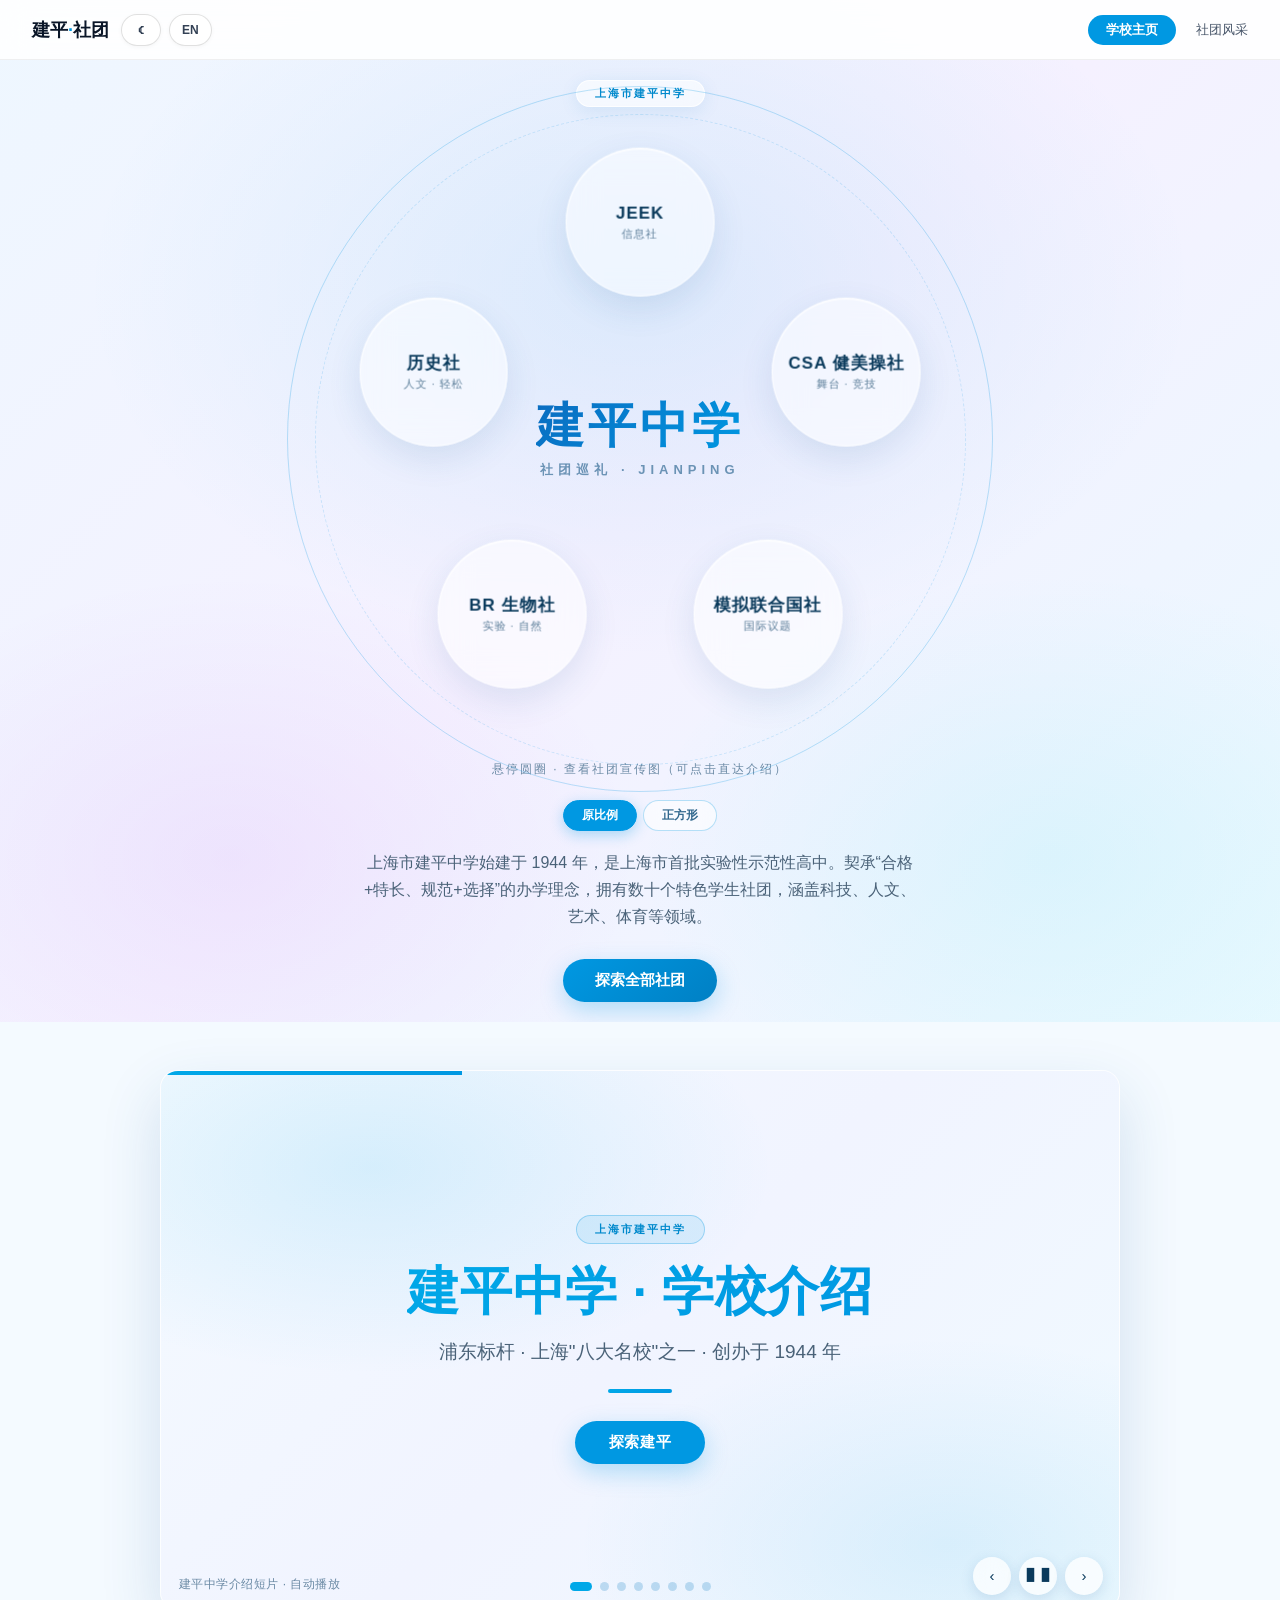
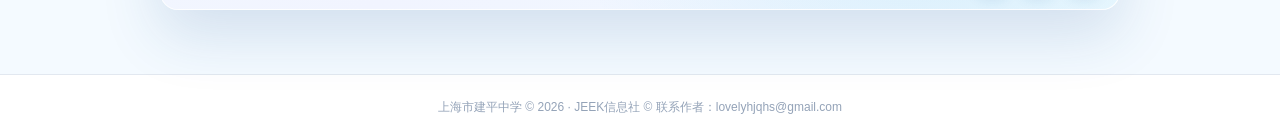
==== index.html @ 265d5ff9 "更新页面与重定向" ====
<!DOCTYPE html>
<html lang="zh-CN">
<head>
<link rel="apple-touch-icon" href="apple-touch-icon.png">
<link rel="icon" href="favicon.ico" type="image/x-icon">
<meta charset="UTF-8">
<meta name="viewport" content="width=device-width,initial-scale=1.0">
<title>建平中学 · 学校主页</title>
<style>
*{margin:0;padding:0;box-sizing:border-box}
body{font-family:"Microsoft YaHei","PingFang SC",sans-serif;background:#f0f5fa;color:#111;overflow-x:hidden}
nav{position:fixed;top:0;left:0;right:0;z-index:1000;display:flex;align-items:center;justify-content:space-between;padding:12px 32px;background:rgba(255,255,255,.88);backdrop-filter:blur(14px);border-bottom:1px solid rgba(0,0,0,.06);height:60px}
.nav-logo{font-weight:700;font-size:18px;color:#0a1628;text-decoration:none}
.nav-logo span{color:#0098e2}
.nav-links{display:flex;gap:20px;align-items:center}
.nav-links a{text-decoration:none;color:#475569;font-size:13px;font-weight:500}
.nav-links a:hover{color:#0098e2}
.nav-links .btn-nav{background:#0098e2;color:#fff!important;padding:6px 18px;border-radius:40px;font-weight:600}
.nav-links .btn-nav:hover{background:#0080c4}
.hero{min-height:100vh;display:flex;align-items:center;justify-content:center;background:linear-gradient(135deg,#eef7ff 0%,#f5f1ff 50%,#e9f9ff 100%);position:relative;overflow:hidden;padding-top:60px}
.hero::before{content:"";position:absolute;inset:0;background:radial-gradient(62% 52% at 50% 28%,rgba(0,152,226,.10) 0%,transparent 70%),radial-gradient(46% 40% at 18% 84%,rgba(119,0,226,.06) 0%,transparent 70%),radial-gradient(46% 40% at 82% 84%,rgba(0,209,226,.08) 0%,transparent 70%);pointer-events:none}
.hero-content{position:relative;z-index:2;text-align:center;padding:20px;max-width:860px}
.hero-badge{display:inline-block;background:rgba(255,255,255,.6);backdrop-filter:blur(10px);-webkit-backdrop-filter:blur(10px);border:1px solid rgba(255,255,255,.8);color:#0089cc;font-size:11px;font-weight:600;letter-spacing:2px;padding:5px 18px;border-radius:40px;margin-bottom:22px;box-shadow:0 4px 18px rgba(0,120,190,.10)}

/* ——— 社团徽章：五圆环中心文字（还原 jp logo 构图） ——— */
.emblem{position:relative;width:min(620px,92vw);aspect-ratio:1/1;margin:0 auto 12px}
.emblem-ring{position:absolute;inset:-7%;border-radius:50%;border:1.5px solid rgba(0,152,226,.25);pointer-events:none}
.emblem-ring.r2{inset:-2.5%;border-style:dashed;border-color:rgba(0,152,226,.16)}
.emblem-center{position:absolute;left:50%;top:50%;transform:translate(-50%,-50%);z-index:2;pointer-events:none;text-align:center}
.emblem-center h1{font-size:clamp(1.7rem,4.2vw,3rem);font-weight:900;line-height:1.15;margin-bottom:8px;background:linear-gradient(135deg,#0a6cc0,#0098e2);-webkit-background-clip:text;background-clip:text;color:transparent;-webkit-text-fill-color:transparent;letter-spacing:4px;white-space:nowrap}
.emblem-center p{color:#6b93b5;font-size:clamp(10px,1.5vw,13px);letter-spacing:5px;font-weight:600;text-transform:uppercase}
.club-orb{position:absolute;left:var(--x,50%);top:var(--y,50%);transform:translate(-50%,-50%);width:24%;aspect-ratio:1/1;border-radius:50%;display:flex;flex-direction:column;align-items:center;justify-content:center;text-decoration:none;color:#0a3a5c;background:rgba(255,255,255,.55);backdrop-filter:blur(16px) saturate(1.2);-webkit-backdrop-filter:blur(16px) saturate(1.2);border:1px solid rgba(255,255,255,.75);box-shadow:0 12px 34px rgba(30,90,150,.12),inset 0 1px 0 rgba(255,255,255,.75);transition:transform .35s cubic-bezier(.22,1,.36,1),border-radius .35s,box-shadow .35s,aspect-ratio .35s cubic-bezier(.22,1,.36,1);text-align:center;padding:6px;z-index:1;overflow:hidden;cursor:pointer}
.club-orb img{position:absolute;inset:0;width:100%;height:100%;object-fit:cover;opacity:0;transform:scale(1.2);transition:opacity .35s,transform .35s cubic-bezier(.22,1,.36,1)}
.club-orb.fit img{object-fit:contain;background:rgba(255,255,255,.9)}
.club-orb b,.club-orb span{position:relative;z-index:1;transition:opacity .2s}
.club-orb:hover{transform:translate(-50%,-50%) scale(1.45);border-radius:22px;box-shadow:0 24px 60px rgba(0,152,226,.30),inset 0 1px 0 rgba(255,255,255,.85);z-index:5}
.club-orb:hover img{opacity:1;transform:scale(1)}
.club-orb:hover b,.club-orb:hover span{opacity:0}
.club-orb b{font-size:clamp(12px,1.9vw,17px);font-weight:800;letter-spacing:1px;line-height:1.25;color:#0a3a5c}
.club-orb span{font-size:clamp(9px,1.25vw,11px);color:#5b7d99;margin-top:3px;letter-spacing:1px}
.hero-hint{color:#6b8aa5;font-size:12px;letter-spacing:2px;margin-bottom:22px}
.hero-desc{color:#4a6278;font-size:16px;line-height:1.7;max-width:560px;margin:0 auto 28px}
.btn-primary{display:inline-block;padding:12px 32px;border-radius:40px;background:linear-gradient(135deg,#0098e2,#0080c4);color:#fff;text-decoration:none;font-weight:600;font-size:15px;transition:transform .2s,box-shadow .2s;border:none;cursor:pointer;box-shadow:0 8px 24px rgba(0,152,226,.28)}
.btn-primary:hover{transform:translateY(-2px);box-shadow:0 12px 30px rgba(0,152,226,.38)}
.hero-actions{display:flex;gap:12px;justify-content:center;flex-wrap:wrap}
.view-toggle{display:flex;gap:6px;justify-content:center;margin-bottom:18px}
.vt-btn{padding:6px 18px;border-radius:40px;border:1px solid rgba(0,152,226,.28);background:rgba(255,255,255,.6);color:#33698f;font-size:12px;font-weight:600;cursor:pointer;transition:all .2s;font-family:inherit;backdrop-filter:blur(10px);-webkit-backdrop-filter:blur(10px)}
.vt-btn:hover{border-color:#0098e2;color:#0098e2}
.vt-btn.active{background:#0098e2;color:#fff;border-color:#0098e2;box-shadow:0 4px 14px rgba(0,152,226,.3)}

/* ——— 移动端：横向滑动社团轮播（无 hover，直接看宣传图） ——— */
.mobile-clubs{display:none;width:100%;margin:6px auto 4px}
.mc-strip{display:flex;gap:12px;overflow-x:auto;scroll-snap-type:x mandatory;-webkit-overflow-scrolling:touch;padding:4px 18px 16px;scrollbar-width:none}
.mc-strip::-webkit-scrollbar{display:none}
.mc-card{flex:0 0 66%;scroll-snap-align:center;border-radius:18px;overflow:hidden;position:relative;aspect-ratio:3/4;text-decoration:none;display:block;background:#fff;border:1px solid rgba(255,255,255,.85);box-shadow:0 10px 30px rgba(30,90,150,.14)}
.mc-card img{position:absolute;inset:0;width:100%;height:100%;object-fit:contain;background:#fff}
.mc-name{position:absolute;left:0;right:0;bottom:0;padding:26px 14px 12px;font-size:15px;font-weight:700;color:#0a3a5c;background:linear-gradient(180deg,transparent,rgba(255,255,255,.96) 60%);text-align:left;letter-spacing:1px}
.mc-hint{color:#6b8aa5;font-size:11px;letter-spacing:2px;margin:2px 0 10px}
@media (max-width:640px){
  .hero{min-height:100vh;padding-top:66px}
  .hero-badge{margin-bottom:14px}
  .emblem{display:none}
  .hero-hint,.view-toggle{display:none}
  .mobile-clubs{display:block}
  .hero-desc{margin-bottom:18px}
}
.stats{display:flex;justify-content:center;gap:48px;padding:50px 20px;background:#fff;flex-wrap:wrap}
.stat{text-align:center}
.stat-num{font-size:34px;font-weight:900;color:#0f172a}
.stat-label{font-size:13px;color:#64748b;margin-top:2px}
footer{text-align:center;padding:24px 20px;color:#94a3b8;font-size:12px;border-top:1px solid #e2e8f0;background:#fff}
.intro-video{
  --navy1:#f4faff;--navy2:#f1f4ff;--navy3:#f0faff;
  --accent:#0098e2;--accent2:#0080c4;
  --grad1:#00a8e8;--grad2:#0098e2;
  --muted:#5b7a94;--ink:#0a3a5c;
  --card:rgba(255,255,255,.7);--line:rgba(0,120,190,.16);
  position:relative;width:100%;padding:48px 20px 64px;
  background:var(--navy1);display:flex;align-items:center;justify-content:center;
}
.intro-video .player{position:relative;width:min(960px,94vw);height:min(540px,86vh);border-radius:18px;overflow:hidden;box-shadow:0 24px 60px rgba(30,90,150,.16);background:linear-gradient(135deg,var(--navy1),var(--navy2),var(--navy3));border:1px solid rgba(255,255,255,.8)}
.intro-video .stage{position:absolute;inset:0}
.intro-video .scene{position:absolute;inset:0;display:flex;flex-direction:column;align-items:center;justify-content:center;text-align:center;padding:50px 58px;opacity:0;visibility:hidden;transform:scale(1.05);transition:opacity .9s ease,transform 1.2s ease;background:linear-gradient(135deg,var(--navy1),var(--navy2),var(--navy3))}
.intro-video .scene::before{content:"";position:absolute;inset:0;z-index:0;background:radial-gradient(60% 55% at 22% 18%,rgba(0,168,232,.12),transparent 70%),radial-gradient(55% 55% at 82% 88%,rgba(0,152,226,.10),transparent 70%)}
.intro-video .scene.show{opacity:1;visibility:visible;transform:scale(1)}
.intro-video .scene > *{position:relative;z-index:1}
.intro-video .badge{display:inline-block;background:rgba(0,152,226,.10);border:1px solid rgba(0,152,226,.30);color:#0089cc;font-size:11px;font-weight:600;letter-spacing:2px;padding:6px 18px;border-radius:40px;margin-bottom:18px}
.intro-video .title{font-size:clamp(28px,5.4vw,52px);font-weight:900;line-height:1.14;letter-spacing:.01em}
.intro-video .title .hl{background:linear-gradient(135deg,var(--grad1),var(--grad2));-webkit-background-clip:text;background-clip:text;color:transparent;-webkit-text-fill-color:transparent}
.intro-video .hl{background:linear-gradient(135deg,var(--grad1),var(--grad2));-webkit-background-clip:text;background-clip:text;color:transparent;-webkit-text-fill-color:transparent}
.intro-video .subtitle{margin-top:16px;font-size:clamp(14px,2vw,19px);color:#4a6278;font-weight:500;line-height:1.6}
.intro-video .rule{width:64px;height:4px;border-radius:4px;margin:22px auto 0;background:linear-gradient(135deg,var(--grad1),var(--grad2))}
.intro-video .btn-primary{display:inline-block;margin-top:28px;padding:12px 34px;border-radius:40px;background:var(--accent);color:#fff;text-decoration:none;font-weight:600;font-size:15px;transition:background .2s;border:none;cursor:pointer;letter-spacing:.04em}
.intro-video .btn-primary:hover{background:var(--accent2)}
.intro-video .grid{display:grid;grid-template-columns:repeat(3,minmax(0,1fr));gap:16px;margin-top:30px;width:min(720px,100%)}
.intro-video .fact{background:var(--card);border:1px solid var(--line);border-radius:14px;padding:18px 14px;backdrop-filter:blur(10px);-webkit-backdrop-filter:blur(10px)}
.intro-video .fact b{display:block;font-size:30px;font-weight:900;color:#0a3a5c;line-height:1.1}
.intro-video .fact span{display:block;margin-top:6px;font-size:13px;color:#5b7a94;line-height:1.4}
.intro-video .pillars{display:flex;flex-wrap:wrap;gap:12px;justify-content:center;margin-top:26px}
.intro-video .pillar{padding:12px 20px;border-radius:999px;background:var(--card);border:1px solid rgba(0,152,226,.35);color:#0a5a8c;font-weight:700;font-size:15px;backdrop-filter:blur(10px);-webkit-backdrop-filter:blur(10px)}
.intro-video .tags{display:flex;flex-wrap:wrap;gap:10px;justify-content:center;margin-top:24px;max-width:740px}
.intro-video .tag{font-size:14px;padding:8px 15px;border-radius:10px;background:var(--card);border:1px solid var(--line);color:#33698f;backdrop-filter:blur(10px);-webkit-backdrop-filter:blur(10px)}
.intro-video .quote{font-size:clamp(20px,3vw,30px);font-weight:700;line-height:1.5;max-width:680px;color:#0a3a5c}
.intro-video .quote small{display:block;margin-top:18px;font-size:15px;font-weight:500;color:#5b7a94;line-height:1.6}
.intro-video .progress{position:absolute;left:0;top:0;height:4px;width:0;z-index:6;background:linear-gradient(90deg,var(--grad1),var(--grad2))}
.intro-video .dots{position:absolute;left:0;right:0;bottom:18px;display:flex;gap:8px;justify-content:center;z-index:6}
.intro-video .dot{width:9px;height:9px;border-radius:50%;background:rgba(0,120,190,.22);cursor:pointer;transition:.3s}
.intro-video .dot.active{background:var(--grad1);width:22px;border-radius:6px}
.intro-video .ctrl{position:absolute;right:16px;bottom:14px;display:flex;gap:8px;z-index:7}
.intro-video .ctrl button{width:38px;height:38px;border:none;border-radius:50%;background:rgba(255,255,255,.75);color:#0a3a5c;font-size:15px;cursor:pointer;display:flex;align-items:center;justify-content:center;transition:.2s;backdrop-filter:blur(10px);-webkit-backdrop-filter:blur(10px);box-shadow:0 4px 14px rgba(30,90,150,.14)}
.intro-video .ctrl button:hover{background:var(--accent);color:#fff}
.intro-video .badge-foot{position:absolute;left:18px;bottom:16px;font-size:12px;color:#6b8aa5;z-index:6;letter-spacing:.04em}
@media (max-width:560px){.intro-video .grid{grid-template-columns:1fr 1fr}.intro-video .scene{padding:34px 26px}}
</style>
<link rel="stylesheet" href="site-tools.css">
<script>try{if(localStorage.getItem("jp-site-theme")==="dark")document.documentElement.classList.add("dark")}catch(e){}</script>
</head>
<body>
<nav>
<div class="nav-left">
<a class="nav-logo" href="index.html">建平<span>·</span>社团</a>
<div class="site-controls"><button class="site-control" id="siteThemeBtn" type="button" title="切换日间/夜间模式">☾</button><button class="site-control" id="siteLangBtn" type="button">EN</button></div>
</div>
<div class="nav-right">
<div class="nav-links"><a href="index.html" class="btn-nav" data-i18n="nav.home">学校主页</a><a href="club.html" data-i18n="nav.club">社团风采</a></div>
</div>
</nav>
<section class="hero">
<div class="hero-content">
<div class="hero-badge" data-i18n="index.badge">上海市建平中学</div>
<div class="emblem">
  <div class="emblem-ring"></div>
  <div class="emblem-ring r2"></div>
  <div class="emblem-center">
    <h1 data-i18n="index.school">建平中学</h1>
    <p data-i18n="index.schoolSub">社团巡礼 · JIANPING</p>
  </div>
  <a class="club-orb jeek-top" style="--x:50%;--y:15%" href="club.html#100" title="JEEK信息社"><img src="jeek1.jpg" alt="JEEK信息社"><b>JEEK</b><span data-i18n="index.orbJeek">信息社</span></a>
  <a class="club-orb orb-slot" style="--x:83.3%;--y:39.2%" href="club.html#600" title="学生公司"><img src="gongsi2.jpg" alt="学生公司"><b data-i18n="index.orbCompany">学生公司</b><span data-i18n="index.orbCompanySub">实践经营</span></a>
  <a class="club-orb orb-slot" style="--x:70.6%;--y:78.3%" href="club.html#820" title="篮球社"><img src="lanqiu2.jpg" alt="篮球社"><b data-i18n="index.orbBasket">篮球社</b><span data-i18n="index.orbBasketSub">球场风云</span></a>
  <a class="club-orb orb-slot" style="--x:29.4%;--y:78.3%" href="club.html#8" title="社会学社"><img src="shx2.jpg" alt="社会学社"><b data-i18n="index.orbSociety">社会学社</b><span data-i18n="index.orbSocietySub">洞察社会</span></a>
  <a class="club-orb orb-slot" style="--x:16.7%;--y:39.2%" href="club.html#300" title="魔幻化学社"><img src="jmc1.jpg" alt="魔幻化学社"><b data-i18n="index.orbChem">魔幻化学</b><span data-i18n="index.orbChemSub">魔化实验室</span></a>
</div>
<div class="mobile-clubs">
  <div class="mc-strip" id="mcStrip">
    <a class="mc-card" href="club.html#100"><img src="jeek1.jpg" alt="JEEK信息社"><div class="mc-name" data-i18n="index.mcJeek">JEEK信息社</div></a>
    <a class="mc-card" href="club.html#600"><img src="gongsi2.jpg" alt="学生公司"><div class="mc-name" data-i18n="index.mcCompany">学生公司</div></a>
    <a class="mc-card" href="club.html#820"><img src="lanqiu2.jpg" alt="篮球社"><div class="mc-name" data-i18n="index.mcBasket">篮球社</div></a>
    <a class="mc-card" href="club.html#8"><img src="shx2.jpg" alt="社会学社"><div class="mc-name" data-i18n="index.mcSociety">社会学社</div></a>
    <a class="mc-card" href="club.html#300"><img src="jmc1.jpg" alt="魔幻化学社"><div class="mc-name" data-i18n="index.mcChem">魔幻化学社</div></a>
  </div>
  <p class="mc-hint" data-i18n="index.mobileHint">← 左右滑动 · 查看社团宣传图 →</p>
</div>
<p class="hero-hint" data-i18n="index.hint">悬停圆圈 · 查看社团宣传图（可点击直达介绍）</p>
<div class="view-toggle">
<button class="vt-btn active" data-mode="fit" type="button" data-i18n="index.fit">原比例</button>
<button class="vt-btn" data-mode="square" type="button" data-i18n="index.square">正方形</button>
</div>
<p class="hero-desc" data-i18n="index.desc">上海市建平中学始建于 1944 年，是上海市首批实验性示范性高中。契承“合格+特长、规范+选择”的办学理念，拥有数十个特色学生社团，涵盖科技、人文、艺术、体育等领域。</p>
<div class="hero-actions">
<a class="btn-primary" href="club.html" data-i18n="index.cta">探索全部社团</a>
</div>
</div>
</section>
<div class="intro-video">
  <div class="player" id="player">
    <div class="progress" id="progress"></div>
    <div class="stage" id="stage">

      <section class="scene show">
        <div class="badge">上海市建平中学</div>
        <div class="title"><span class="hl">建平中学 · 学校介绍</span></div>
        <div class="subtitle">浦东标杆 · 上海"八大名校"之一 · 创办于 1944 年</div>
        <div class="rule"></div>
        <a class="btn-primary" id="explore" href="javascript:void(0)">探索建平</a>
      </section>

      <section class="scene">
        <div class="badge">历史 · 规模</div>
        <div class="title"><span class="hl">八十年办学积淀</span></div>
        <div class="grid">
          <div class="fact"><b>1944</b><span>始建，前身为洋泾中学分校</span></div>
          <div class="fact"><b>1978</b><span>首批上海市重点中学</span></div>
          <div class="fact"><b>2003</b><span>首批上海市实验性示范性高中</span></div>
          <div class="fact"><b>1600+</b><span>在校学生 · 45 个行政班</span></div>
          <div class="fact"><b>50+</b><span>特色学生社团</span></div>
          <div class="fact"><b>3.9万㎡</b><span>校园占地面积</span></div>
        </div>
      </section>

      <section class="scene">
        <div class="badge">育人目标</div>
        <div class="title"><span class="hl">立人五维</span></div>
        <div class="pillars">
          <div class="pillar">自立精神</div>
          <div class="pillar">共生意识</div>
          <div class="pillar">科学态度</div>
          <div class="pillar">人文情怀</div>
          <div class="pillar">领袖气质</div>
        </div>
        <div class="subtitle" style="margin-top:26px">办学模式：规范 + 选择，合格 + 特长 ｜ 崇尚一流，追求卓越</div>
      </section>

      <section class="scene">
        <div class="badge">师资力量</div>
        <div class="title"><span class="hl">名师云集</span></div>
        <div class="grid">
          <div class="fact"><b>149</b><span>教职工，其中教师 138 人</span></div>
          <div class="fact"><b>8</b><span>上海市特级教师</span></div>
          <div class="fact"><b>55</b><span>高级教师</span></div>
          <div class="fact"><b>30</b><span>博士、硕士研究生学历教师</span></div>
          <div class="fact"><b>2</b><span>上海市正高级教师</span></div>
          <div class="fact"><b>90%+</b><span>教师本科及以上学历</span></div>
        </div>
      </section>

      <section class="scene">
        <div class="badge">课程 · 社团</div>
        <div class="title"><span class="hl">特色育人平台</span></div>
        <div class="tags">
          <div class="tag">分层教学</div>
          <div class="tag">金苹果计划</div>
          <div class="tag">4S 课程</div>
          <div class="tag">国际课程班</div>
          <div class="tag">64 个学生社团</div>
          <div class="tag">机器人社</div>
          <div class="tag">模拟联合国</div>
          <div class="tag">金苹果电视台</div>
          <div class="tag">国际数理高中</div>
        </div>
      </section>

      <section class="scene">
        <div class="badge">办学成果</div>
        <div class="quote"><span class="hl">高考一本录取率长期稳定在 90% 以上</span>
          <small>综合评价录取人数位居上海"八大"名校前列，清北复交与海外名校录取亮眼</small>
        </div>
      </section>

      <section class="scene">
        <div class="badge">国际视野</div>
        <div class="title"><span class="hl">走向世界</span></div>
        <div class="subtitle">与美、日、德、法、英及北欧多国数十所著名高中结为友好学校</div>
        <div class="tags" style="margin-top:22px">
          <div class="tag">2012 年加入 WLSA 世界名中学联盟</div>
          <div class="tag">与伊顿公学等同列成员</div>
          <div class="tag">已跻身国际名校行列</div>
        </div>
      </section>

      <section class="scene">
        <div class="badge">建平中学</div>
        <div class="title"><span class="hl">在微观领域<br>推进中国基础教育改革</span></div>
        <div class="rule"></div>
        <div class="subtitle" style="margin-top:20px">地址：浦东新区崮山路 517 号（北校区 385 号）｜ 电话：021-58851542</div>
      </section>

    </div>

    <div class="dots" id="dots"></div>
    <div class="badge-foot">建平中学介绍短片 · 自动播放</div>
    <div class="ctrl">
      <button id="prev" title="上一屏">‹</button>
      <button id="play" title="暂停/播放">❚❚</button>
      <button id="next" title="下一屏">›</button>
    </div>
  </div>
</div>
<footer>上海市建平中学 © 2026 · JEEK信息社  ©  联系作者：lovelyhjqhs@gmail.com</footer>
<script src="site-tools.js"></script>
<script>
function build(){
  var scenes = Array.prototype.slice.call(document.querySelectorAll('.scene'));
  var dotsBox = document.getElementById('dots');
  var progress = document.getElementById('progress');
  var playBtn = document.getElementById('play');
  var idx = 0, raf = null, start = 0, DUR = 5200, playing = true, total = scenes.length;

  /* ——— 悬停展示模式：原比例 / 正方形 ——— */
  var orbs = Array.prototype.slice.call(document.querySelectorAll('.club-orb'));
  var orbSlots = orbs.filter(function(o){ return o.classList.contains('orb-slot'); });
  var posterClubs = [
    {id:300,n:"魔幻化学社",s:"魔化实验室",img:"jmc2.jpg"},
    {id:15,n:"交通社",s:"地铁 · 火车 · 飞机",img:"jiaotong2.jpg"},
    {id:16,n:"推理社",s:"剧本杀 · 桌游",img:"tuili2.jpg"},
    {id:4,n:"偶像文化研究社",s:"ACG · 舞台",img:"oy2.jpg"},
    {id:7,n:"历史社",s:"人文 · 轻松",img:"lishi2.jpg"},
    {id:8,n:"社会学社",s:"洞察社会",img:"shx2.jpg"},
    {id:600,n:"学生公司",s:"实践经营",img:"gongsi2.jpg"},
    {id:810,n:"OCC 定向越野社",s:"奔跑 · 协作",img:"yueye2.jpg"},
    {id:802,n:"BR 生物社",s:"实验 · 自然",img:"shengwu2.jpg"},
    {id:803,n:"CSA 健美操社",s:"舞台 · 竞技",img:"csa2.jpg"},
    {id:820,n:"篮球社",s:"球场风云",img:"lanqiu2.jpg"},
    {id:821,n:"模拟联合国社",s:"国际议题",img:"molian2.jpg"},
    {id:829,n:"挹芬剧社",s:"戏剧 · 舞台",img:"yifen2.jpg"},
    {id:830,n:"园艺自然社",s:"草木 · 耕耘",img:"yuanyi2.jpg"},
    {id:832,n:"竹汐文学社",s:"文字 · 创作",img:"zhuxi2.jpg"},
    {id:800,n:"04论坛社",s:"辩论 · 赛事",img:"042.jpg"}
  ];
  function shuffledPool(){
    var pool = posterClubs.slice();
    for(var i=pool.length-1;i>0;i--){
      var j = Math.floor(Math.random()*(i+1));
      var tmp = pool[i]; pool[i] = pool[j]; pool[j] = tmp;
    }
    return pool;
  }
  function randomizeSlots(){
    var picked = shuffledPool().slice(0, orbSlots.length);
    orbSlots.forEach(function(o, index){
      var c = picked[index];
      if(!c) return;
      o.href = 'club.html#' + c.id;
      o.title = c.n;
      o.setAttribute('aria-label', c.n);
      o.innerHTML = '<img src="' + c.img + '" alt="' + c.n + '"><b>' + c.n + '</b><span>' + c.s + '</span>';
    });
  }
  randomizeSlots();
  var vtBtns = Array.prototype.slice.call(document.querySelectorAll('.vt-btn'));
  var orbMode = 'fit'; // fit=原比例不裁剪, square=正方形裁剪

  function orbApply(m){
    orbMode = m;
    vtBtns.forEach(function(b){ b.classList.toggle('active', b.getAttribute('data-mode')===m); });
    orbs.forEach(function(o){ o.classList.toggle('fit', m==='fit'); });
  }
  function orbAspect(o, on){
    var img = o.querySelector('img');
    if(orbMode!=='fit' || !img || !img.naturalWidth){ o.style.aspectRatio=''; return; }
    o.style.aspectRatio = (on ? img.naturalWidth+' / '+img.naturalHeight : '1 / 1');
  }
  orbs.forEach(function(o){
    o.addEventListener('mouseenter', function(){ orbAspect(o, true); });
    o.addEventListener('mouseleave', function(){ orbAspect(o, false); });
  });
  vtBtns.forEach(function(b){
    b.addEventListener('click', function(){ orbApply(b.getAttribute('data-mode')); });
  });
  orbApply('fit');

  scenes.forEach(function(_, i){
    var d = document.createElement('div');
    d.className = 'dot' + (i===0?' active':'');
    d.addEventListener('click', function(){ go(i); });
    dotsBox.appendChild(d);
  });
  var dots = Array.prototype.slice.call(dotsBox.children);

  function show(i){
    scenes.forEach(function(s,k){ s.classList.toggle('show', k===i); });
    dots.forEach(function(d,k){ d.classList.toggle('active', k===i); });
    idx = i;
  }
  function go(i){ i = (i+total)%total; show(i); restart(); }
  function tick(ts){
    if(!start) start = ts;
    var p = Math.min((ts-start)/DUR, 1);
    progress.style.width = (p*100)+'%';
    if(p>=1) go(idx+1); else raf = requestAnimationFrame(tick);
  }
  function startTimer(){ start=0; cancelAnimationFrame(raf); raf = requestAnimationFrame(tick); }
  function stopTimer(){ cancelAnimationFrame(raf); progress.style.width='0%'; }
  function restart(){ if(playing) startTimer(); }
  function next(){ go(idx+1); }

  document.getElementById('next').addEventListener('click', next);
  document.getElementById('prev').addEventListener('click', function(){ go(idx-1); });
  document.getElementById('explore').addEventListener('click', function(){ go(1); });
  playBtn.addEventListener('click', function(){
    playing = !playing; playBtn.textContent = playing ? '❚❚' : '▶';
    if(playing) startTimer(); else stopTimer();
  });
  document.addEventListener('keydown', function(e){
    if(e.key==='ArrowRight') next();
    else if(e.key==='ArrowLeft') go(idx-1);
    else if(e.key===' '){ e.preventDefault(); playBtn.click(); }
  });
  startTimer();
}
build();
</script>
</body>
</html>
---- site-tools.css ----
html{transition:background .25s ease,color .25s ease}

body,
body *{transition-property:background-color,border-color,color,box-shadow,opacity;transition-duration:.18s}

.nav-left{
  display:flex;
  align-items:center;
  gap:12px;
}

.nav-right{
  display:flex;
  align-items:center;
  gap:14px;
}

.site-controls{
  display:flex;
  align-items:center;
  gap:8px;
}

.site-control{
  display:inline-flex;
  align-items:center;
  justify-content:center;
  min-width:40px;
  height:32px;
  padding:0 12px;
  border:1px solid rgba(0,0,0,.12);
  border-radius:999px;
  background:rgba(255,255,255,.62);
  color:#334155;
  font-family:inherit;
  font-size:12px;
  font-weight:600;
  line-height:1;
  cursor:pointer;
  box-shadow:0 1px 4px rgba(0,0,0,.04);
  transition:background .2s,border-color .2s,color .2s,transform .15s;
}

.site-control:hover{
  border-color:rgba(0,152,226,.5);
  color:#0080c4;
  background:#fff;
}

.site-control:active{
  transform:scale(.94);
}

html.dark body{
  background:#0b1524;
  color:#e8f1fb;
}

html.dark body,
html.dark nav,
html.dark section,
html.dark div,
html.dark footer{
  border-color:rgba(255,255,255,.08);
}

html.dark nav{
  background:rgba(8,15,25,.88);
  backdrop-filter:blur(16px);
  border-bottom:1px solid rgba(255,255,255,.08);
}

html.dark .nav-logo{
  color:#fff;
}

html.dark .nav-logo span{
  color:#4cc8ff;
}

html.dark .nav-links a{
  color:#aab9cc;
}

html.dark .nav-links a:hover{
  color:#fff;
}

html.dark .nav-links .btn-nav,
html.dark .btn-primary,
html.dark #nextBtn{
  background:#0098e2;
  border-color:#0098e2;
  color:#fff!important;
}

html.dark .site-control{
  border-color:rgba(255,255,255,.18);
  background:rgba(255,255,255,.06);
  color:#d8e5f2;
  box-shadow:none;
}

html.dark .site-control:hover{
  border-color:#4cc8ff;
  background:rgba(76,200,255,.12);
  color:#fff;
}

/* Index dark */
html.dark .hero{
  background:#0b1524;
}

html.dark .hero::before{
  opacity:.18;
  filter:saturate(.45);
}

html.dark .hero-badge,
html.dark .intro-video .badge{
  background:rgba(76,200,255,.12);
  border-color:rgba(76,200,255,.28);
  color:#7dd3ff;
  box-shadow:none;
}

html.dark .emblem-center h1,
html.dark .emblem-center p{
  background:none;
  color:#fff;
  -webkit-text-fill-color:currentColor;
}

html.dark .emblem-center p,
html.dark .hero-hint,
html.dark .mc-hint{
  color:#aab9cc;
}

html.dark .club-orb{
  background:rgba(255,255,255,.06);
  border-color:rgba(255,255,255,.14);
  color:#fff;
  box-shadow:0 12px 30px rgba(0,0,0,.25),inset 0 1px 0 rgba(255,255,255,.08);
}

html.dark .club-orb:hover{
  box-shadow:0 24px 50px rgba(0,152,226,.28);
}

html.dark .club-orb b,
html.dark .club-orb span,
html.dark .mc-name{
  color:#fff;
}

html.dark .mobile-clubs .mc-card{
  background:#101d2d;
  border-color:rgba(255,255,255,.1);
  box-shadow:0 16px 40px rgba(0,0,0,.32);
}

html.dark .mc-name{
  background:linear-gradient(180deg,transparent,rgba(16,29,45,.96) 62%);
}

html.dark .hero-desc,
html.dark .intro-video .subtitle,
html.dark .intro-video .quote small,
html.dark .intro-video .badge-foot{
  color:#aab9cc;
}

html.dark .hero-desc strong{
  color:#fff;
}

html.dark .vt-btn{
  background:rgba(255,255,255,.06);
  border-color:rgba(255,255,255,.14);
  color:#b8c7d8;
}

html.dark .vt-btn.active{
  background:#0098e2;
  border-color:#0098e2;
  color:#fff;
}

html.dark .intro-video{
  --navy1:#0d1928;
  --navy2:#10213a;
  --navy3:#0e1d30;
  --accent:#0098e2;
  --accent2:#007ac4;
  --grad1:#4cc8ff;
  --grad2:#0098e2;
  --muted:#aab9cc;
  --ink:#ffffff;
  --card:rgba(255,255,255,.055);
  --line:rgba(255,255,255,.12);
  background:#0d1928;
}

html.dark .intro-video .player,
html.dark .intro-video .scene{
  background:linear-gradient(135deg,#0d1928,#10213a,#0e1d30);
  box-shadow:0 24px 60px rgba(0,0,0,.38);
  border-color:rgba(255,255,255,.08);
}

html.dark .intro-video .title,
html.dark .intro-video .quote,
html.dark .intro-video .fact b{
  color:#fff;
}

html.dark .intro-video .title .hl,
html.dark .intro-video .hl{
  background:linear-gradient(135deg,#7dd3ff,#0098e2);
  -webkit-background-clip:text;
  background-clip:text;
  color:transparent;
  -webkit-text-fill-color:transparent;
}

html.dark .intro-video .rule,
html.dark .intro-video .progress,
html.dark .intro-video .dot.active{
  background:linear-gradient(90deg,#4cc8ff,#0098e2);
}

html.dark .intro-video .fact{
  background:var(--card);
  border-color:var(--line);
}

html.dark .intro-video .fact span,
html.dark .intro-video .tag{
  color:#aab9cc;
}

html.dark .intro-video .pillar{
  background:rgba(76,200,255,.10);
  border-color:rgba(76,200,255,.28);
  color:#d9efff;
}

html.dark .intro-video .tag{
  background:var(--card);
  border-color:var(--line);
}

html.dark .intro-video .dot{
  background:rgba(255,255,255,.25);
}

html.dark .intro-video .ctrl button{
  background:rgba(255,255,255,.1);
  color:#fff;
  box-shadow:none;
}

html.dark .intro-video .ctrl button:hover{
  background:#0098e2;
}

html.dark footer{
  background:#0a1320;
  color:#8292a5;
  border-top-color:rgba(255,255,255,.08);
}

/* Club dark */
html.dark .club-page body,
html.dark body.club-page{
  background:#0b1524;
}

html.dark .hero-banner,
html.dark .club-page .hero-banner{
  background:linear-gradient(135deg,#0e1c30,#101f38);
}

html.dark .hero-banner::before{
  background:radial-gradient(ellipse at 20% 40%,rgba(76,200,255,.10) 0%,transparent 50%),radial-gradient(ellipse at 80% 60%,rgba(0,152,226,.08) 0%,transparent 50%);
}

html.dark .hero-banner::after{
  background:linear-gradient(180deg,transparent,#0b1524);
}

html.dark .club-page .hero-content h1,
html.dark .hero-content h1{
  background:none;
  color:#fff;
  -webkit-text-fill-color:currentColor;
}

html.dark .club-page .hero-badge,
html.dark .club-page .hero-badge,
html.dark .result-badge{
  background:rgba(76,200,255,.12);
  border-color:rgba(76,200,255,.26);
  color:#7dd3ff;
  box-shadow:none;
}

html.dark .hero-sub-en,
html.dark .club-page .hero-sub-en,
html.dark .start-en{
  color:#93a7ba;
}

html.dark .club-section{
  background:transparent;
}

html.dark .club-page .club-card,
html.dark .club-card,
html.dark .test-card,
html.dark .result-card,
html.dark .modal{
  background:#101d2d;
  border-color:rgba(255,255,255,.1);
  box-shadow:0 14px 40px rgba(0,0,0,.25);
}

html.dark .card-img-svg rect{
  fill:transparent;
}

html.dark .club-page .card-img-svg,
html.dark .card-img-svg{
  background:#142237;
}

html.dark .club-card .card-img{
  background:#142237;
}

html.dark .card-badge,
html.dark .club-page .card-badge{
  background:rgba(76,200,255,.14);
  color:#7dd3ff;
}

html.dark .card-body h3,
html.dark .club-page .card-body h3{
  color:#fff;
}

html.dark .card-status,
html.dark .club-page .card-status,
html.dark .card-desc,
html.dark .club-page .card-desc,
html.dark #qCount{
  color:#8fa2b6;
}

html.dark .load-more-btn,
html.dark .club-page .load-more-btn{
  background:rgba(255,255,255,.05);
  border-color:rgba(255,255,255,.16);
  color:#d7e4f0;
}

html.dark .load-more-btn:hover,
html.dark .club-page .load-more-btn:hover{
  border-color:#0098e2;
  color:#7dd3ff;
  box-shadow:none;
}

html.dark .search-bar input{
  background:#101d2d!important;
  border-color:rgba(255,255,255,.14)!important;
  color:#eef5fb!important;
}

html.dark .search-bar input:focus{
  border-color:#0098e2!important;
  box-shadow:0 0 0 3px rgba(76,200,255,.14)!important;
}

html.dark .modal-overlay{
  background:rgba(0,0,0,.62);
}

html.dark .modal-close,
html.dark .modal-actions .close-btn,
html.dark .btn-ghost{
  background:rgba(255,255,255,.06);
  border-color:rgba(255,255,255,.16);
  color:#d7e4f0;
}

html.dark .modal-poster{
  background:#0a1420!important;
}

html.dark .modal-poster h2{
  color:#fff;
}

html.dark .info-label{
  color:#8fa2b6;
}

html.dark .info-text{
  color:#e8f1fb;
}

html.dark .join-message{
  background:rgba(76,200,255,.08);
  border-left-color:#0098e2;
}

html.dark .join-message p{
  color:#d7e4f0;
}

html.dark .modal-picture img{
  border-color:rgba(255,255,255,.1);
}

/* JPTI dark */
html.dark .jpti-page body,
html.dark body.jpti-page{
  background:#0b1524;
}

html.dark .start,
html.dark .jpti-page .start{
  background:linear-gradient(135deg,#0c1726,#0e1d32,#0e1b2e);
}

html.dark .start::before{
  opacity:.08;
}

html.dark .start-content h1,
html.dark #typeCode{
  background:none;
  color:#fff;
  -webkit-text-fill-color:currentColor;
}

html.dark .start-desc,
html.dark #typeDesc,
html.dark .start-meta{
  color:#aab9cc;
}

html.dark .dim-chips span,
html.dark #dimBadge{
  background:rgba(255,255,255,.06);
  border-color:rgba(255,255,255,.14);
  color:#d7e4f0;
  box-shadow:none;
}

html.dark .panel,
html.dark .jpti-page .panel{
  background:#0b1524;
}

html.dark .question,
html.dark #typeName,
html.dark .dim-result{
  color:#fff;
}

html.dark .opt{
  background:rgba(255,255,255,.04);
  border-color:rgba(255,255,255,.13);
  color:#d7e4f0;
}

html.dark .opt:hover{
  background:rgba(255,255,255,.06);
  border-color:#0098e2;
}

html.dark .opt.selected{
  background:rgba(76,200,255,.10);
  border-color:#0098e2;
  color:#7dd3ff;
  box-shadow:none;
}

html.dark .test-nav button{
  background:rgba(255,255,255,.04);
  border-color:rgba(255,255,255,.14);
  color:#d7e4f0;
}

html.dark .test-nav button:hover{
  border-color:#0098e2;
  color:#7dd3ff;
}

html.dark .progress,
html.dark .dim-bar{
  background:rgba(255,255,255,.12);
}

html.dark #progressFill{
  background:linear-gradient(90deg,#4cc8ff,#0098e2);
}

html.dark .portrait{
  background:rgba(255,255,255,.04);
  border-color:rgba(255,255,255,.12);
}

html.dark .portrait-label{
  background:rgba(76,200,255,.10);
  color:#7dd3ff;
}

html.dark .btn-ghost:hover{
  background:rgba(76,200,255,.12);
  color:#7dd3ff;
}

@media (max-width:700px){
  nav{
    flex-wrap:wrap;
    height:auto;
    min-height:0;
    padding:8px 12px;
    gap:6px 10px;
  }
  .nav-left{
    width:100%;
    justify-content:space-between;
  }
  .nav-logo{font-size:16px;white-space:nowrap}
  .nav-right{width:100%;gap:8px}
  .site-controls{padding-left:0;gap:6px}
  .site-control{min-width:36px;height:30px;padding:0 9px;font-size:11px}
  .nav-links{
    width:100%;
    display:flex;
    gap:6px;
    justify-content:space-between;
  }
  .nav-links a{
    flex:1 1 0;
    display:inline-flex;
    align-items:center;
    justify-content:center;
    padding:7px 4px!important;
    font-size:12px!important;
    text-align:center;
    white-space:nowrap;
    border-radius:999px;
  }
  .nav-links a:not(.btn-nav){
    display:inline-flex;
    border:1px solid rgba(0,0,0,.10);
    background:rgba(255,255,255,.5);
    color:#475569;
  }
  html.dark .nav-links a:not(.btn-nav){
    display:inline-flex;
    border-color:rgba(255,255,255,.18);
    background:rgba(255,255,255,.06);
    color:#aab9cc;
  }
  .hero,
  .hero-banner,
  .start{
    padding-top:116px!important;
  }
}
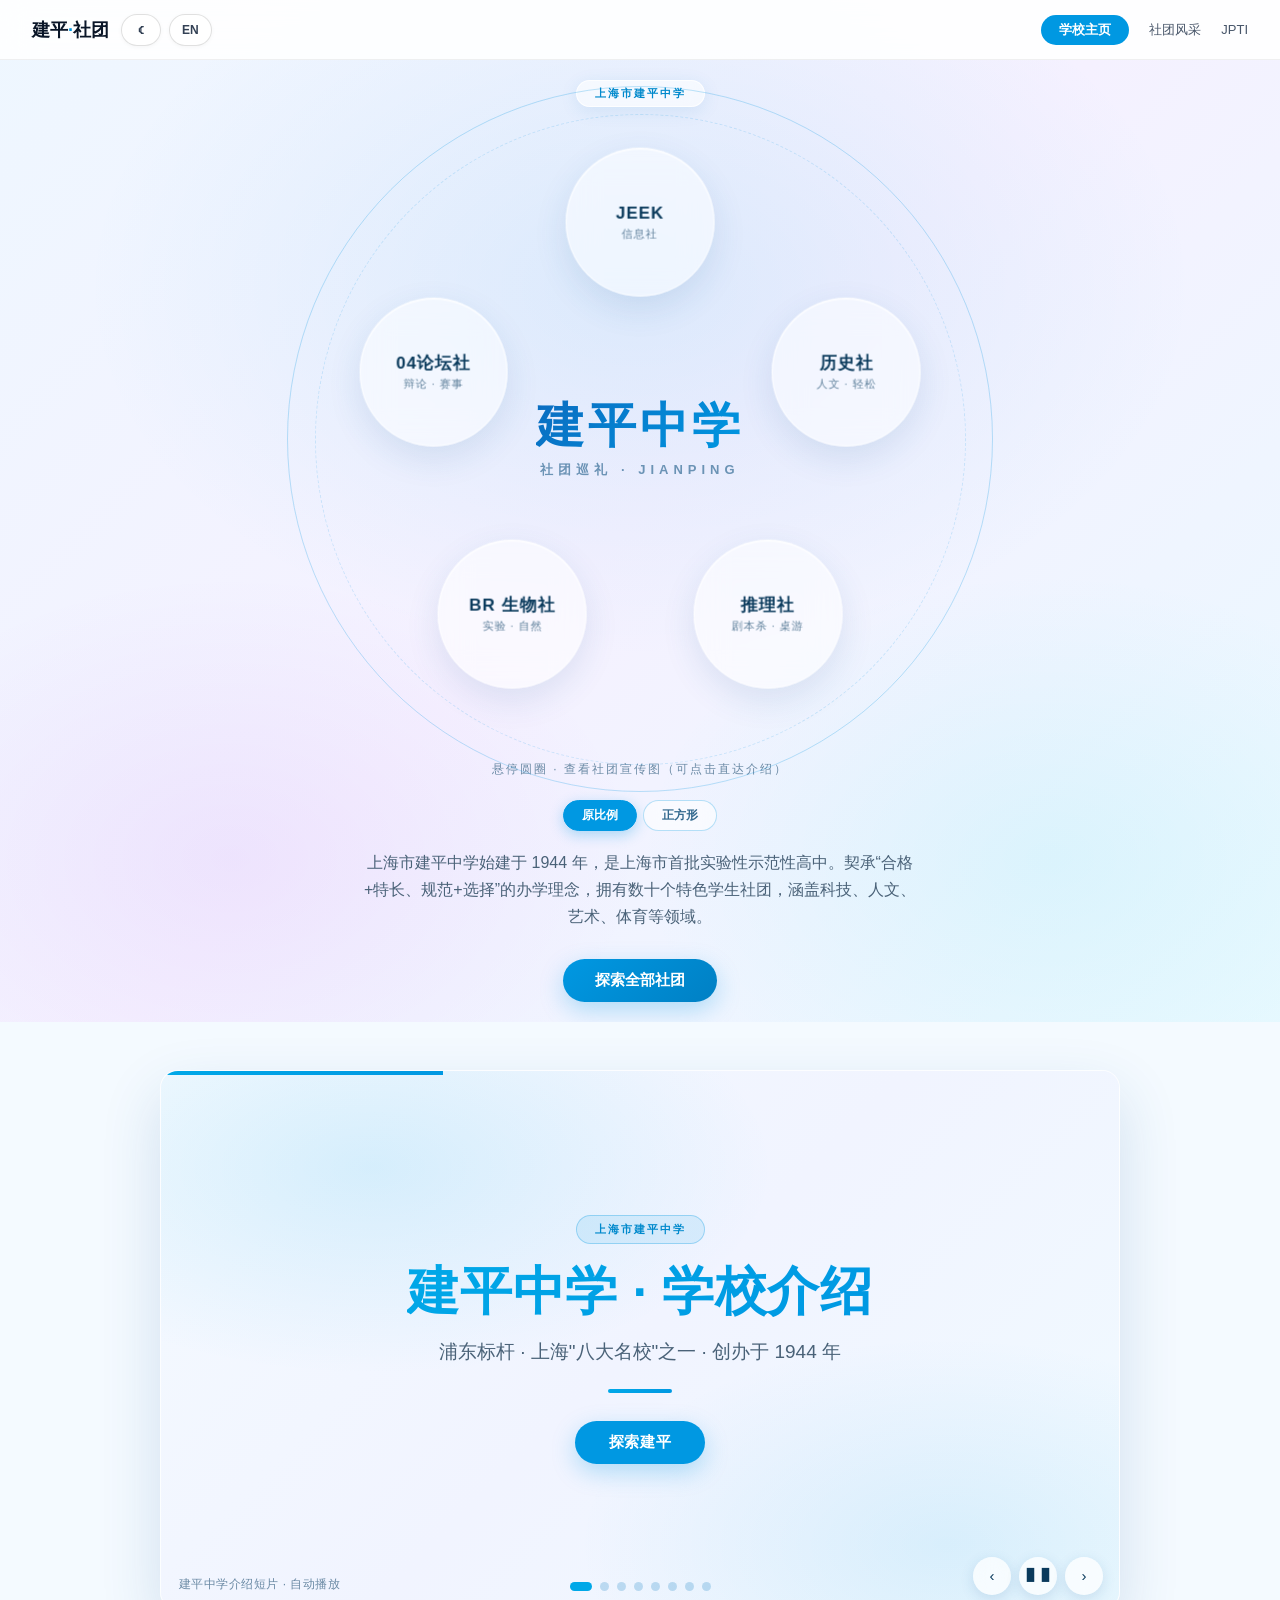
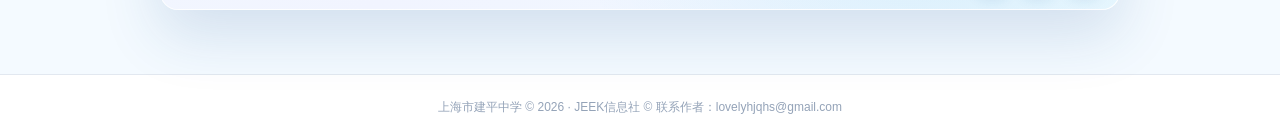
==== commit d11592b3: "更新页面与重定向" ====
--- a/index.html
+++ b/index.html
@@ -110,7 +110,13 @@
 .intro-video .ctrl button{width:38px;height:38px;border:none;border-radius:50%;background:rgba(255,255,255,.75);color:#0a3a5c;font-size:15px;cursor:pointer;display:flex;align-items:center;justify-content:center;transition:.2s;backdrop-filter:blur(10px);-webkit-backdrop-filter:blur(10px);box-shadow:0 4px 14px rgba(30,90,150,.14)}
 .intro-video .ctrl button:hover{background:var(--accent);color:#fff}
 .intro-video .badge-foot{position:absolute;left:18px;bottom:16px;font-size:12px;color:#6b8aa5;z-index:6;letter-spacing:.04em}
-@media (max-width:560px){.intro-video .grid{grid-template-columns:1fr 1fr}.intro-video .scene{padding:34px 26px}}
+@media (max-width:560px){
+  .intro-video .grid{grid-template-columns:1fr 1fr}
+  .intro-video .scene{padding:34px 26px}
+  .intro-video .badge-foot{display:none}
+  .intro-video .dots{bottom:64px}
+  .intro-video .ctrl{left:50%;right:auto;bottom:8px;transform:translateX(-50%)}
+}
 </style>
 <link rel="stylesheet" href="site-tools.css">
 <script>try{if(localStorage.getItem("jp-site-theme")==="dark")document.documentElement.classList.add("dark")}catch(e){}</script>
@@ -118,11 +124,11 @@
 <body>
 <nav>
 <div class="nav-left">
-<a class="nav-logo" href="index.html">建平<span>·</span>社团</a>
+<a class="nav-logo" href="/">建平<span>·</span>社团</a>
 <div class="site-controls"><button class="site-control" id="siteThemeBtn" type="button" title="切换日间/夜间模式">☾</button><button class="site-control" id="siteLangBtn" type="button">EN</button></div>
 </div>
 <div class="nav-right">
-<div class="nav-links"><a href="index.html" class="btn-nav" data-i18n="nav.home">学校主页</a><a href="club.html" data-i18n="nav.club">社团风采</a></div>
+<div class="nav-links"><a href="/" class="btn-nav" data-i18n="nav.home">学校主页</a><a href="/club" data-i18n="nav.club">社团风采</a><a href="/jpti">JPTI</a></div>
 </div>
 </nav>
 <section class="hero">
@@ -135,19 +141,19 @@
     <h1 data-i18n="index.school">建平中学</h1>
     <p data-i18n="index.schoolSub">社团巡礼 · JIANPING</p>
   </div>
-  <a class="club-orb jeek-top" style="--x:50%;--y:15%" href="club.html#100" title="JEEK信息社"><img src="jeek1.jpg" alt="JEEK信息社"><b>JEEK</b><span data-i18n="index.orbJeek">信息社</span></a>
-  <a class="club-orb orb-slot" style="--x:83.3%;--y:39.2%" href="club.html#600" title="学生公司"><img src="gongsi2.jpg" alt="学生公司"><b data-i18n="index.orbCompany">学生公司</b><span data-i18n="index.orbCompanySub">实践经营</span></a>
-  <a class="club-orb orb-slot" style="--x:70.6%;--y:78.3%" href="club.html#820" title="篮球社"><img src="lanqiu2.jpg" alt="篮球社"><b data-i18n="index.orbBasket">篮球社</b><span data-i18n="index.orbBasketSub">球场风云</span></a>
-  <a class="club-orb orb-slot" style="--x:29.4%;--y:78.3%" href="club.html#8" title="社会学社"><img src="shx2.jpg" alt="社会学社"><b data-i18n="index.orbSociety">社会学社</b><span data-i18n="index.orbSocietySub">洞察社会</span></a>
-  <a class="club-orb orb-slot" style="--x:16.7%;--y:39.2%" href="club.html#300" title="魔幻化学社"><img src="jmc1.jpg" alt="魔幻化学社"><b data-i18n="index.orbChem">魔幻化学</b><span data-i18n="index.orbChemSub">魔化实验室</span></a>
+  <a class="club-orb jeek-top" style="--x:50%;--y:15%" href="/club#100" title="JEEK信息社"><img src="jeek1.jpg" alt="JEEK信息社"><b>JEEK</b><span data-i18n="index.orbJeek">信息社</span></a>
+  <a class="club-orb orb-slot" style="--x:83.3%;--y:39.2%" href="/club#600" title="学生公司"><img src="gongsi2.jpg" alt="学生公司"><b data-i18n="index.orbCompany">学生公司</b><span data-i18n="index.orbCompanySub">实践经营</span></a>
+  <a class="club-orb orb-slot" style="--x:70.6%;--y:78.3%" href="/club#820" title="篮球社"><img src="lanqiu2.jpg" alt="篮球社"><b data-i18n="index.orbBasket">篮球社</b><span data-i18n="index.orbBasketSub">球场风云</span></a>
+  <a class="club-orb orb-slot" style="--x:29.4%;--y:78.3%" href="/club#8" title="社会学社"><img src="shx2.jpg" alt="社会学社"><b data-i18n="index.orbSociety">社会学社</b><span data-i18n="index.orbSocietySub">洞察社会</span></a>
+  <a class="club-orb orb-slot" style="--x:16.7%;--y:39.2%" href="/club#300" title="魔幻化学社"><img src="jmc1.jpg" alt="魔幻化学社"><b data-i18n="index.orbChem">魔幻化学</b><span data-i18n="index.orbChemSub">魔化实验室</span></a>
 </div>
 <div class="mobile-clubs">
   <div class="mc-strip" id="mcStrip">
-    <a class="mc-card" href="club.html#100"><img src="jeek1.jpg" alt="JEEK信息社"><div class="mc-name" data-i18n="index.mcJeek">JEEK信息社</div></a>
-    <a class="mc-card" href="club.html#600"><img src="gongsi2.jpg" alt="学生公司"><div class="mc-name" data-i18n="index.mcCompany">学生公司</div></a>
-    <a class="mc-card" href="club.html#820"><img src="lanqiu2.jpg" alt="篮球社"><div class="mc-name" data-i18n="index.mcBasket">篮球社</div></a>
-    <a class="mc-card" href="club.html#8"><img src="shx2.jpg" alt="社会学社"><div class="mc-name" data-i18n="index.mcSociety">社会学社</div></a>
-    <a class="mc-card" href="club.html#300"><img src="jmc1.jpg" alt="魔幻化学社"><div class="mc-name" data-i18n="index.mcChem">魔幻化学社</div></a>
+    <a class="mc-card" href="/club#100"><img src="jeek1.jpg" alt="JEEK信息社"><div class="mc-name" data-i18n="index.mcJeek">JEEK信息社</div></a>
+    <a class="mc-card" href="/club#600"><img src="gongsi2.jpg" alt="学生公司"><div class="mc-name" data-i18n="index.mcCompany">学生公司</div></a>
+    <a class="mc-card" href="/club#820"><img src="lanqiu2.jpg" alt="篮球社"><div class="mc-name" data-i18n="index.mcBasket">篮球社</div></a>
+    <a class="mc-card" href="/club#8"><img src="shx2.jpg" alt="社会学社"><div class="mc-name" data-i18n="index.mcSociety">社会学社</div></a>
+    <a class="mc-card" href="/club#300"><img src="jmc1.jpg" alt="魔幻化学社"><div class="mc-name" data-i18n="index.mcChem">魔幻化学社</div></a>
   </div>
   <p class="mc-hint" data-i18n="index.mobileHint">← 左右滑动 · 查看社团宣传图 →</p>
 </div>
@@ -158,7 +164,7 @@
 </div>
 <p class="hero-desc" data-i18n="index.desc">上海市建平中学始建于 1944 年，是上海市首批实验性示范性高中。契承“合格+特长、规范+选择”的办学理念，拥有数十个特色学生社团，涵盖科技、人文、艺术、体育等领域。</p>
 <div class="hero-actions">
-<a class="btn-primary" href="club.html" data-i18n="index.cta">探索全部社团</a>
+<a class="btn-primary" href="/club" data-i18n="index.cta">探索全部社团</a>
 </div>
 </div>
 </section>
@@ -305,18 +311,25 @@
     }
     return pool;
   }
-  function randomizeSlots(){
+  function randomizeClubs(){
     var picked = shuffledPool().slice(0, orbSlots.length);
     orbSlots.forEach(function(o, index){
       var c = picked[index];
       if(!c) return;
-      o.href = 'club.html#' + c.id;
+      o.href = '/club#' + c.id;
       o.title = c.n;
       o.setAttribute('aria-label', c.n);
       o.innerHTML = '<img src="' + c.img + '" alt="' + c.n + '"><b>' + c.n + '</b><span>' + c.s + '</span>';
     });
-  }
-  randomizeSlots();
+    var strip = document.getElementById('mcStrip');
+    if(strip){
+      var cards = [{id:100,n:"JEEK信息社",img:"jeek1.jpg"}].concat(picked);
+      strip.innerHTML = cards.map(function(c){
+        return '<a class="mc-card" href="/club#' + c.id + '"><img src="' + c.img + '" alt="' + c.n + '"><div class="mc-name">' + c.n + '</div></a>';
+      }).join('');
+    }
+  }
+  randomizeClubs();
   var vtBtns = Array.prototype.slice.call(document.querySelectorAll('.vt-btn'));
   var orbMode = 'fit'; // fit=原比例不裁剪, square=正方形裁剪
 
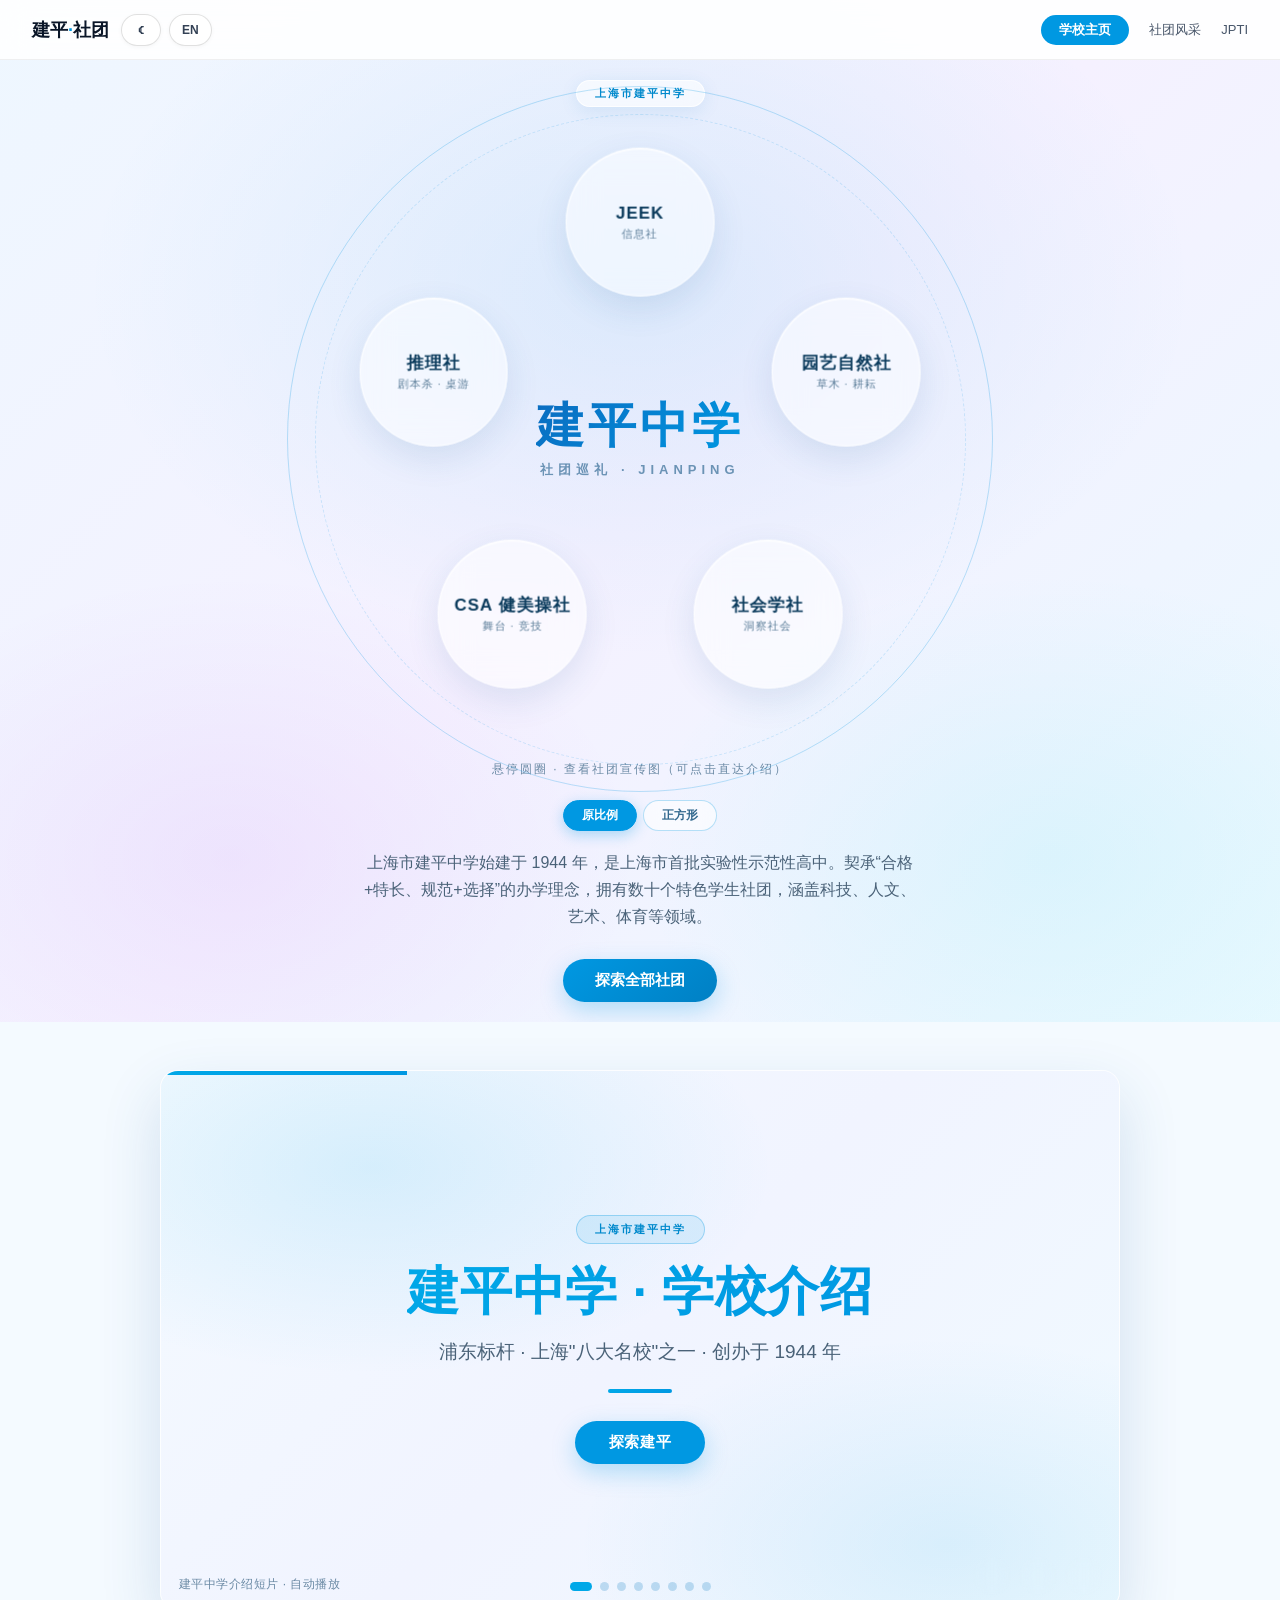
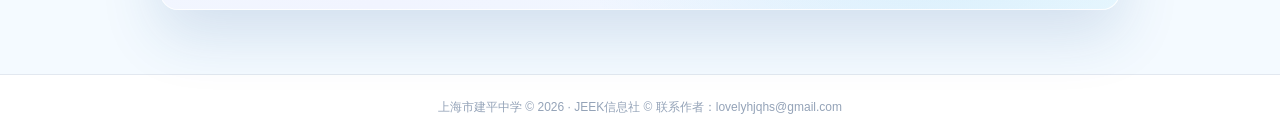
==== commit c673a94c: "调整导航链接与重定向" ====
--- a/index.html
+++ b/index.html
@@ -110,12 +110,12 @@
 .intro-video .ctrl button{width:38px;height:38px;border:none;border-radius:50%;background:rgba(255,255,255,.75);color:#0a3a5c;font-size:15px;cursor:pointer;display:flex;align-items:center;justify-content:center;transition:.2s;backdrop-filter:blur(10px);-webkit-backdrop-filter:blur(10px);box-shadow:0 4px 14px rgba(30,90,150,.14)}
 .intro-video .ctrl button:hover{background:var(--accent);color:#fff}
 .intro-video .badge-foot{position:absolute;left:18px;bottom:16px;font-size:12px;color:#6b8aa5;z-index:6;letter-spacing:.04em}
-@media (max-width:560px){
+@media (max-width:700px){
   .intro-video .grid{grid-template-columns:1fr 1fr}
-  .intro-video .scene{padding:34px 26px}
+  .intro-video .scene{padding:34px 22px 112px}
   .intro-video .badge-foot{display:none}
-  .intro-video .dots{bottom:64px}
-  .intro-video .ctrl{left:50%;right:auto;bottom:8px;transform:translateX(-50%)}
+  .intro-video .dots{bottom:78px}
+  .intro-video .ctrl{left:50%;right:auto;bottom:6px;transform:translateX(-50%)}
 }
 </style>
 <link rel="stylesheet" href="site-tools.css">
@@ -124,11 +124,11 @@
 <body>
 <nav>
 <div class="nav-left">
-<a class="nav-logo" href="/">建平<span>·</span>社团</a>
+<a class="nav-logo" href="index.html">建平<span>·</span>社团</a>
 <div class="site-controls"><button class="site-control" id="siteThemeBtn" type="button" title="切换日间/夜间模式">☾</button><button class="site-control" id="siteLangBtn" type="button">EN</button></div>
 </div>
 <div class="nav-right">
-<div class="nav-links"><a href="/" class="btn-nav" data-i18n="nav.home">学校主页</a><a href="/club" data-i18n="nav.club">社团风采</a><a href="/jpti">JPTI</a></div>
+<div class="nav-links"><a href="index.html" class="btn-nav" data-i18n="nav.home">学校主页</a><a href="club.html" data-i18n="nav.club">社团风采</a><a href="jpti.html">JPTI</a></div>
 </div>
 </nav>
 <section class="hero">
@@ -141,19 +141,19 @@
     <h1 data-i18n="index.school">建平中学</h1>
     <p data-i18n="index.schoolSub">社团巡礼 · JIANPING</p>
   </div>
-  <a class="club-orb jeek-top" style="--x:50%;--y:15%" href="/club#100" title="JEEK信息社"><img src="jeek1.jpg" alt="JEEK信息社"><b>JEEK</b><span data-i18n="index.orbJeek">信息社</span></a>
-  <a class="club-orb orb-slot" style="--x:83.3%;--y:39.2%" href="/club#600" title="学生公司"><img src="gongsi2.jpg" alt="学生公司"><b data-i18n="index.orbCompany">学生公司</b><span data-i18n="index.orbCompanySub">实践经营</span></a>
-  <a class="club-orb orb-slot" style="--x:70.6%;--y:78.3%" href="/club#820" title="篮球社"><img src="lanqiu2.jpg" alt="篮球社"><b data-i18n="index.orbBasket">篮球社</b><span data-i18n="index.orbBasketSub">球场风云</span></a>
-  <a class="club-orb orb-slot" style="--x:29.4%;--y:78.3%" href="/club#8" title="社会学社"><img src="shx2.jpg" alt="社会学社"><b data-i18n="index.orbSociety">社会学社</b><span data-i18n="index.orbSocietySub">洞察社会</span></a>
-  <a class="club-orb orb-slot" style="--x:16.7%;--y:39.2%" href="/club#300" title="魔幻化学社"><img src="jmc1.jpg" alt="魔幻化学社"><b data-i18n="index.orbChem">魔幻化学</b><span data-i18n="index.orbChemSub">魔化实验室</span></a>
+  <a class="club-orb jeek-top" style="--x:50%;--y:15%" href="club.html#100" title="JEEK信息社"><img src="jeek1.jpg" alt="JEEK信息社"><b>JEEK</b><span data-i18n="index.orbJeek">信息社</span></a>
+  <a class="club-orb orb-slot" style="--x:83.3%;--y:39.2%" href="club.html#600" title="学生公司"><img src="gongsi2.jpg" alt="学生公司"><b data-i18n="index.orbCompany">学生公司</b><span data-i18n="index.orbCompanySub">实践经营</span></a>
+  <a class="club-orb orb-slot" style="--x:70.6%;--y:78.3%" href="club.html#820" title="篮球社"><img src="lanqiu2.jpg" alt="篮球社"><b data-i18n="index.orbBasket">篮球社</b><span data-i18n="index.orbBasketSub">球场风云</span></a>
+  <a class="club-orb orb-slot" style="--x:29.4%;--y:78.3%" href="club.html#8" title="社会学社"><img src="shx2.jpg" alt="社会学社"><b data-i18n="index.orbSociety">社会学社</b><span data-i18n="index.orbSocietySub">洞察社会</span></a>
+  <a class="club-orb orb-slot" style="--x:16.7%;--y:39.2%" href="club.html#300" title="魔幻化学社"><img src="jmc1.jpg" alt="魔幻化学社"><b data-i18n="index.orbChem">魔幻化学</b><span data-i18n="index.orbChemSub">魔化实验室</span></a>
 </div>
 <div class="mobile-clubs">
   <div class="mc-strip" id="mcStrip">
-    <a class="mc-card" href="/club#100"><img src="jeek1.jpg" alt="JEEK信息社"><div class="mc-name" data-i18n="index.mcJeek">JEEK信息社</div></a>
-    <a class="mc-card" href="/club#600"><img src="gongsi2.jpg" alt="学生公司"><div class="mc-name" data-i18n="index.mcCompany">学生公司</div></a>
-    <a class="mc-card" href="/club#820"><img src="lanqiu2.jpg" alt="篮球社"><div class="mc-name" data-i18n="index.mcBasket">篮球社</div></a>
-    <a class="mc-card" href="/club#8"><img src="shx2.jpg" alt="社会学社"><div class="mc-name" data-i18n="index.mcSociety">社会学社</div></a>
-    <a class="mc-card" href="/club#300"><img src="jmc1.jpg" alt="魔幻化学社"><div class="mc-name" data-i18n="index.mcChem">魔幻化学社</div></a>
+    <a class="mc-card" href="club.html#100"><img src="jeek1.jpg" alt="JEEK信息社"><div class="mc-name" data-i18n="index.mcJeek">JEEK信息社</div></a>
+    <a class="mc-card" href="club.html#600"><img src="gongsi2.jpg" alt="学生公司"><div class="mc-name" data-i18n="index.mcCompany">学生公司</div></a>
+    <a class="mc-card" href="club.html#820"><img src="lanqiu2.jpg" alt="篮球社"><div class="mc-name" data-i18n="index.mcBasket">篮球社</div></a>
+    <a class="mc-card" href="club.html#8"><img src="shx2.jpg" alt="社会学社"><div class="mc-name" data-i18n="index.mcSociety">社会学社</div></a>
+    <a class="mc-card" href="club.html#300"><img src="jmc1.jpg" alt="魔幻化学社"><div class="mc-name" data-i18n="index.mcChem">魔幻化学社</div></a>
   </div>
   <p class="mc-hint" data-i18n="index.mobileHint">← 左右滑动 · 查看社团宣传图 →</p>
 </div>
@@ -164,7 +164,7 @@
 </div>
 <p class="hero-desc" data-i18n="index.desc">上海市建平中学始建于 1944 年，是上海市首批实验性示范性高中。契承“合格+特长、规范+选择”的办学理念，拥有数十个特色学生社团，涵盖科技、人文、艺术、体育等领域。</p>
 <div class="hero-actions">
-<a class="btn-primary" href="/club" data-i18n="index.cta">探索全部社团</a>
+<a class="btn-primary" href="club.html" data-i18n="index.cta">探索全部社团</a>
 </div>
 </div>
 </section>
@@ -316,7 +316,7 @@
     orbSlots.forEach(function(o, index){
       var c = picked[index];
       if(!c) return;
-      o.href = '/club#' + c.id;
+      o.href = 'club.html#' + c.id;
       o.title = c.n;
       o.setAttribute('aria-label', c.n);
       o.innerHTML = '<img src="' + c.img + '" alt="' + c.n + '"><b>' + c.n + '</b><span>' + c.s + '</span>';
@@ -325,7 +325,7 @@
     if(strip){
       var cards = [{id:100,n:"JEEK信息社",img:"jeek1.jpg"}].concat(picked);
       strip.innerHTML = cards.map(function(c){
-        return '<a class="mc-card" href="/club#' + c.id + '"><img src="' + c.img + '" alt="' + c.n + '"><div class="mc-name">' + c.n + '</div></a>';
+        return '<a class="mc-card" href="club.html#' + c.id + '"><img src="' + c.img + '" alt="' + c.n + '"><div class="mc-name">' + c.n + '</div></a>';
       }).join('');
     }
   }
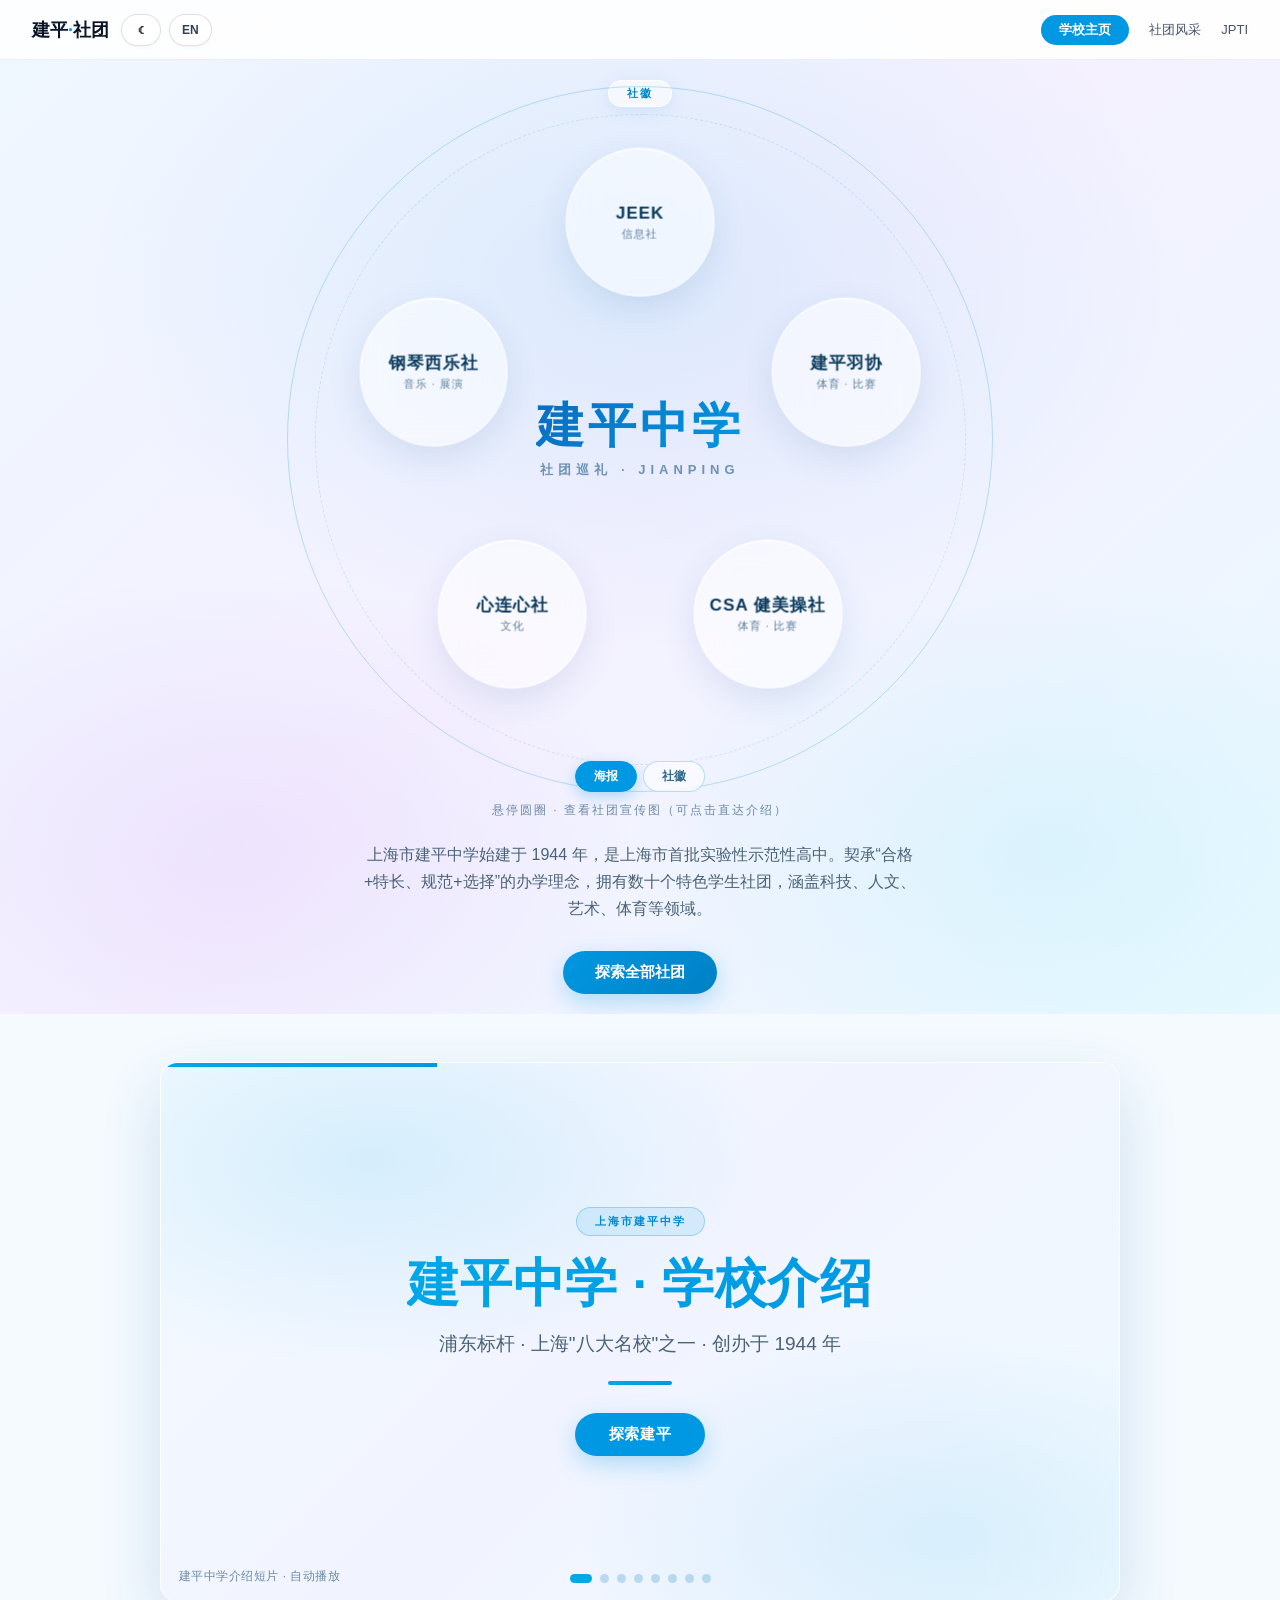
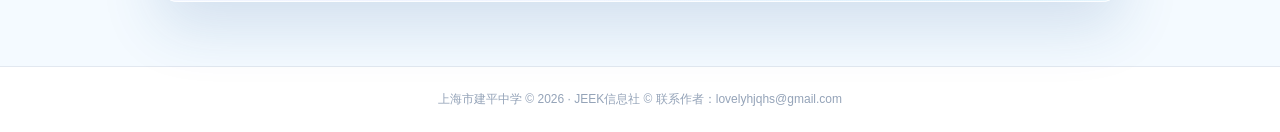
==== commit 44f614a5: "更新页面并补充社团图片" ====
--- a/index.html
+++ b/index.html
@@ -43,7 +43,7 @@
 .btn-primary{display:inline-block;padding:12px 32px;border-radius:40px;background:linear-gradient(135deg,#0098e2,#0080c4);color:#fff;text-decoration:none;font-weight:600;font-size:15px;transition:transform .2s,box-shadow .2s;border:none;cursor:pointer;box-shadow:0 8px 24px rgba(0,152,226,.28)}
 .btn-primary:hover{transform:translateY(-2px);box-shadow:0 12px 30px rgba(0,152,226,.38)}
 .hero-actions{display:flex;gap:12px;justify-content:center;flex-wrap:wrap}
-.view-toggle{display:flex;gap:6px;justify-content:center;margin-bottom:18px}
+.preview-source-toggle{display:flex;gap:6px;justify-content:center;margin:4px 0 10px}
 .vt-btn{padding:6px 18px;border-radius:40px;border:1px solid rgba(0,152,226,.28);background:rgba(255,255,255,.6);color:#33698f;font-size:12px;font-weight:600;cursor:pointer;transition:all .2s;font-family:inherit;backdrop-filter:blur(10px);-webkit-backdrop-filter:blur(10px)}
 .vt-btn:hover{border-color:#0098e2;color:#0098e2}
 .vt-btn.active{background:#0098e2;color:#fff;border-color:#0098e2;box-shadow:0 4px 14px rgba(0,152,226,.3)}
@@ -60,7 +60,7 @@
   .hero{min-height:100vh;padding-top:66px}
   .hero-badge{margin-bottom:14px}
   .emblem{display:none}
-  .hero-hint,.view-toggle{display:none}
+  .hero-hint{display:none}
   .mobile-clubs{display:block}
   .hero-desc{margin-bottom:18px}
 }
@@ -147,6 +147,10 @@
   <a class="club-orb orb-slot" style="--x:29.4%;--y:78.3%" href="club.html#8" title="社会学社"><img src="shx2.jpg" alt="社会学社"><b data-i18n="index.orbSociety">社会学社</b><span data-i18n="index.orbSocietySub">洞察社会</span></a>
   <a class="club-orb orb-slot" style="--x:16.7%;--y:39.2%" href="club.html#300" title="魔幻化学社"><img src="jmc1.jpg" alt="魔幻化学社"><b data-i18n="index.orbChem">魔幻化学</b><span data-i18n="index.orbChemSub">魔化实验室</span></a>
 </div>
+<div class="preview-source-toggle">
+  <button class="vt-btn active" data-src="poster" type="button" data-i18n="index.poster">海报</button>
+  <button class="vt-btn" data-src="badge" type="button" data-i18n="index.badge">社徽</button>
+</div>
 <div class="mobile-clubs">
   <div class="mc-strip" id="mcStrip">
     <a class="mc-card" href="club.html#100"><img src="jeek1.jpg" alt="JEEK信息社"><div class="mc-name" data-i18n="index.mcJeek">JEEK信息社</div></a>
@@ -158,10 +162,6 @@
   <p class="mc-hint" data-i18n="index.mobileHint">← 左右滑动 · 查看社团宣传图 →</p>
 </div>
 <p class="hero-hint" data-i18n="index.hint">悬停圆圈 · 查看社团宣传图（可点击直达介绍）</p>
-<div class="view-toggle">
-<button class="vt-btn active" data-mode="fit" type="button" data-i18n="index.fit">原比例</button>
-<button class="vt-btn" data-mode="square" type="button" data-i18n="index.square">正方形</button>
-</div>
 <p class="hero-desc" data-i18n="index.desc">上海市建平中学始建于 1944 年，是上海市首批实验性示范性高中。契承“合格+特长、规范+选择”的办学理念，拥有数十个特色学生社团，涵盖科技、人文、艺术、体育等领域。</p>
 <div class="hero-actions">
 <a class="btn-primary" href="club.html" data-i18n="index.cta">探索全部社团</a>
@@ -282,75 +282,126 @@
   var playBtn = document.getElementById('play');
   var idx = 0, raf = null, start = 0, DUR = 5200, playing = true, total = scenes.length;
 
-  /* ——— 悬停展示模式：原比例 / 正方形 ——— */
+  /* ——— 社团预览：始终按原比例展示 ——— */
   var orbs = Array.prototype.slice.call(document.querySelectorAll('.club-orb'));
   var orbSlots = orbs.filter(function(o){ return o.classList.contains('orb-slot'); });
-  var posterClubs = [
-    {id:300,n:"魔幻化学社",s:"魔化实验室",img:"jmc2.jpg"},
-    {id:15,n:"交通社",s:"地铁 · 火车 · 飞机",img:"jiaotong2.jpg"},
-    {id:16,n:"推理社",s:"剧本杀 · 桌游",img:"tuili2.jpg"},
-    {id:4,n:"偶像文化研究社",s:"ACG · 舞台",img:"oy2.jpg"},
-    {id:7,n:"历史社",s:"人文 · 轻松",img:"lishi2.jpg"},
-    {id:8,n:"社会学社",s:"洞察社会",img:"shx2.jpg"},
-    {id:600,n:"学生公司",s:"实践经营",img:"gongsi2.jpg"},
-    {id:810,n:"OCC 定向越野社",s:"奔跑 · 协作",img:"yueye2.jpg"},
-    {id:802,n:"BR 生物社",s:"实验 · 自然",img:"shengwu2.jpg"},
-    {id:803,n:"CSA 健美操社",s:"舞台 · 竞技",img:"csa2.jpg"},
-    {id:820,n:"篮球社",s:"球场风云",img:"lanqiu2.jpg"},
-    {id:821,n:"模拟联合国社",s:"国际议题",img:"molian2.jpg"},
-    {id:829,n:"挹芬剧社",s:"戏剧 · 舞台",img:"yifen2.jpg"},
-    {id:830,n:"园艺自然社",s:"草木 · 耕耘",img:"yuanyi2.jpg"},
-    {id:832,n:"竹汐文学社",s:"文字 · 创作",img:"zhuxi2.jpg"},
-    {id:800,n:"04论坛社",s:"辩论 · 赛事",img:"042.jpg"}
+  var previewSource = 'poster';
+  var jeekClub = {id:100,n:"JEEK信息社",s:"信息社",badge:"jeek1.jpg",poster:"JEEK信息社社团招新海报（已过审）.png"};
+  var mediaClubs = [
+    {id:300,n:"魔幻化学社",s:"实验 · 化学",badge:"jmc1.jpg",poster:"魔幻化学社招新海报（已过审）.jpg"},
+    {id:200,n:"前沿食社",s:"美食 · 生活",badge:"qyss1.jpg",poster:"前沿食社招新海报（已过审）.jpg"},
+    {id:5,n:"十一区文化研究社",s:"二次元 · ACG",badge:"syq1.png",poster:""},
+    {id:4,n:"偶像文化研究社",s:"偶像 · ACG",badge:"oy1.png",poster:"偶像文化研究社招新海报（已过审）.JPG"},
+    {id:7,n:"历史社",s:"历史 · 人文",badge:"lishi1.jpg",poster:"历史社招新海报2（已过审）.jpg"},
+    {id:8,n:"社会学社",s:"思辨 · 人文",badge:"shx1.jpg",poster:"社会学社招新海报（已过审）.jpg"},
+    {id:400,n:"武术社",s:"体育 · 比赛",badge:"ws1.png",poster:"武术社招新海报（已过审）.png"},
+    {id:803,n:"CSA 健美操社",s:"体育 · 比赛",badge:"csa1.jpg",poster:"CSA健美操社招新海报（已过审）.jpg"},
+    {id:820,n:"篮球社",s:"体育 · 社交",badge:"lanqiu1.jpg",poster:"篮球社招新海报（已过审）.png"},
+    {id:821,n:"模拟联合国社",s:"人文 · 社交",badge:"molian1.png",poster:"模联社海报（已过审）.jpg"},
+    {id:830,n:"园艺・自然社",s:"自然 · 创意",badge:"yuanyi1.png",poster:"园艺·自然社海报（已过审）.png"},
+    {id:832,n:"竹汐文学社",s:"文学 · 创意",badge:"zhuxi1.png",poster:"竹汐文学社招新海报（已过审）.jpg"},
+    {id:800,n:"04论坛社",s:"文学 · 创意",badge:"041.jpg",poster:"04论坛社（已过审）.png"},
+    {id:801,n:"空白blank社",s:"社交 · 剧本杀",badge:"blank1.jpg",poster:"空白_blank社（已过审）.jpg"},
+    {id:804,n:"F1 社",s:"体育 · 社交",badge:"f11.jpg",poster:"F1社 招新海报（已过审）.png"},
+    {id:805,n:"GPSL 金菠萝街舞社",s:"展演 · 舞蹈",badge:"gpsl1.jpg",poster:"招新2.jpg"},
+    {id:807,n:"JPE 经济社",s:"金融",badge:"jingji1.jpg",poster:""},
+    {id:809,n:"JRC 机器人社",s:"编程 · 比赛",badge:"jrc1.jpg",poster:"JRC机器人社海报（已过审）.png"},
+    {id:811,n:"SSS 配音社",s:"创意 · 展演",badge:"peiyin1.jpg",poster:"sss配音社招新海报（已过审）.png"},
+    {id:812,n:"VOJP 阿卡贝拉社",s:"音乐 · 艺术",badge:"vojp1.jpg",poster:"VOIP阿卡贝拉社招新海报（已过审）.png"},
+    {id:815,n:"坚决不做马斯狗社",s:"数学 · 创意",badge:"mathsgo1.jpg",poster:"mathsgo招新海报（已过审）.jpg"},
+    {id:816,n:"建平电影社",s:"社交 · 人文",badge:"jpdy1.jpg",poster:"建平电影社招新海报（已过审）.jpg"},
+    {id:817,n:"建平乒协",s:"体育 · 比赛",badge:"pp1.jpg",poster:"建平乒协招新海报（已过审）.png"},
+    {id:818,n:"建平围棋社 JPGO",s:"体育",badge:"weiqi1.png",poster:"建平围棋社招新海报（已过审）.jpg"},
+    {id:819,n:"建平羽协",s:"体育 · 比赛",badge:"yumao1.jpg",poster:"建平羽协招新海报（已过审）.png"},
+    {id:823,n:"欧美音乐社",s:"音乐",badge:"om1.png",poster:""},
+    {id:824,n:"排球社",s:"体育 · 比赛",badge:"paiqiu1.png",poster:"排球社招新海报（已过审）.jpg"},
+    {id:826,n:"沙盘模型社",s:"技术 · 创意",badge:"spmx1.png",poster:"沙盘模型社招新海报（已过审）.jpg"},
+    {id:827,n:"陶艺社",s:"创意 · 技术",badge:"taoyi1.jpg",poster:"陶艺社招新海报（已过审）.png"},
+    {id:828,n:"心连心社",s:"文化",badge:"xlx1.jpg",poster:"心连心社招新海报（已过审）.png"},
+    {id:831,n:"哲学社",s:"人文 · 思辨",badge:"zhexue1.jpg",poster:"哲学社招新海报（已过审）.jpg"},
+    {id:833,n:"足球社",s:"体育 · 比赛",badge:"zuqiu1.png",poster:"足球社招新海报（已过审）.jpg"},
+    {id:834,n:"JTV",s:"学生部门",badge:"jtv1.jpg",poster:"JTV招新海报（已过审）.png"},
+    {id:15,n:"交通社",s:"交通 · 摄影",badge:"",poster:"交通社招新海报（已过审）.jpg"},
+    {id:16,n:"推理社",s:"剧本杀 · 推理",badge:"",poster:"推理社招新海报 （已过审）.png"},
+    {id:6,n:"桥牌社",s:"桥牌 · 推理",badge:"",poster:"桥牌社招新海报（已过审）.png"},
+    {id:1,n:"Bravo金苹果广播站",s:"广播 · 音乐",badge:"",poster:"Bravo金苹果广播站 招新海报（已过审）.jpg"},
+    {id:500,n:"JFM同花魔术社",s:"魔术 · 创意",badge:"",poster:"魔术社招新海报1（已过审）.png"},
+    {id:600,n:"学生公司",s:"创意 · 设计",badge:"",poster:"614.png"},
+    {id:810,n:"OCC 定向越野社",s:"体育 · 比赛",badge:"",poster:"OCC定向越野社招新海报（已过审）.jpg"},
+    {id:802,n:"BR 生物社",s:"生物 · 实验",badge:"",poster:"BR生物社招新海报（已过审）.JPG.jpg"},
+    {id:829,n:"挹芬剧社",s:"创意 · 比赛",badge:"",poster:"挹芬剧社招新海报（已过审）.jpg"},
+    {id:808,n:"JPGEO 地学社",s:"自然 · 实验",badge:"",poster:"JPGEO地学社招新海报（已过审）.jpg"},
+    {id:813,n:"钢琴西乐社",s:"音乐 · 展演",badge:"",poster:"钢琴西乐社  招新海报（已过审）.png"},
+    {id:814,n:"即兴造物社",s:"文化",badge:"",poster:"即兴造物社招新海报（已过审）.jpg"},
+    {id:822,n:"魔方社",s:"创意",badge:"",poster:"魔方社招新海报（已过审）.jpg"},
+    {id:825,n:"轻音社",s:"音乐 · 展演",badge:"",poster:"K-ON!轻音社招新宣传（已过审）.jpg"}
   ];
-  function shuffledPool(){
-    var pool = posterClubs.slice();
+  var pickedClubs = [];
+  function shuffledPool(base){
+    var pool = base.slice();
     for(var i=pool.length-1;i>0;i--){
       var j = Math.floor(Math.random()*(i+1));
       var tmp = pool[i]; pool[i] = pool[j]; pool[j] = tmp;
     }
     return pool;
   }
+  function sourcePool(src){
+    return mediaClubs.filter(function(c){
+      return src === 'badge' ? !!c.badge : (!!c.poster || !!c.badge);
+    });
+  }
+  function imageFor(c){
+    return previewSource === 'badge' ? (c.badge || c.poster) : (c.poster || c.badge);
+  }
   function randomizeClubs(){
-    var picked = shuffledPool().slice(0, orbSlots.length);
+    var pool = sourcePool(previewSource);
+    pickedClubs = shuffledPool(pool.length ? pool : mediaClubs).slice(0, orbSlots.length);
+    renderFeatured();
+  }
+  function renderFeatured(){
     orbSlots.forEach(function(o, index){
-      var c = picked[index];
+      var c = pickedClubs[index];
       if(!c) return;
       o.href = 'club.html#' + c.id;
       o.title = c.n;
       o.setAttribute('aria-label', c.n);
-      o.innerHTML = '<img src="' + c.img + '" alt="' + c.n + '"><b>' + c.n + '</b><span>' + c.s + '</span>';
+      o.style.aspectRatio = '';
+      o.innerHTML = '<img src="' + imageFor(c) + '" alt="' + c.n + '"><b>' + c.n + '</b><span>' + c.s + '</span>';
     });
+    var topOrb = orbs.filter(function(o){ return o.classList.contains('jeek-top'); })[0];
+    if(topOrb){
+      var topImg = topOrb.querySelector('img');
+      if(topImg) topImg.src = imageFor(jeekClub);
+    }
     var strip = document.getElementById('mcStrip');
     if(strip){
-      var cards = [{id:100,n:"JEEK信息社",img:"jeek1.jpg"}].concat(picked);
+      var cards = [jeekClub].concat(pickedClubs);
       strip.innerHTML = cards.map(function(c){
-        return '<a class="mc-card" href="club.html#' + c.id + '"><img src="' + c.img + '" alt="' + c.n + '"><div class="mc-name">' + c.n + '</div></a>';
+        return '<a class="mc-card" href="club.html#' + c.id + '"><img src="' + imageFor(c) + '" alt="' + c.n + '"><div class="mc-name">' + c.n + '</div></a>';
       }).join('');
     }
   }
-  randomizeClubs();
-  var vtBtns = Array.prototype.slice.call(document.querySelectorAll('.vt-btn'));
-  var orbMode = 'fit'; // fit=原比例不裁剪, square=正方形裁剪
-
-  function orbApply(m){
-    orbMode = m;
-    vtBtns.forEach(function(b){ b.classList.toggle('active', b.getAttribute('data-mode')===m); });
-    orbs.forEach(function(o){ o.classList.toggle('fit', m==='fit'); });
+  var sourceBtns = Array.prototype.slice.call(document.querySelectorAll('.preview-source-toggle .vt-btn'));
+
+  function setPreviewSource(src){
+    previewSource = src;
+    sourceBtns.forEach(function(b){ b.classList.toggle('active', b.getAttribute('data-src')===src); });
+    randomizeClubs();
+    orbs.forEach(function(o){ o.classList.add('fit'); });
   }
   function orbAspect(o, on){
     var img = o.querySelector('img');
-    if(orbMode!=='fit' || !img || !img.naturalWidth){ o.style.aspectRatio=''; return; }
+    if(!img || !img.naturalWidth){ o.style.aspectRatio=''; return; }
     o.style.aspectRatio = (on ? img.naturalWidth+' / '+img.naturalHeight : '1 / 1');
   }
   orbs.forEach(function(o){
     o.addEventListener('mouseenter', function(){ orbAspect(o, true); });
     o.addEventListener('mouseleave', function(){ orbAspect(o, false); });
   });
-  vtBtns.forEach(function(b){
-    b.addEventListener('click', function(){ orbApply(b.getAttribute('data-mode')); });
+  sourceBtns.forEach(function(b){
+    b.addEventListener('click', function(){ setPreviewSource(b.getAttribute('data-src')); });
   });
-  orbApply('fit');
+  setPreviewSource('poster');
 
   scenes.forEach(function(_, i){
     var d = document.createElement('div');
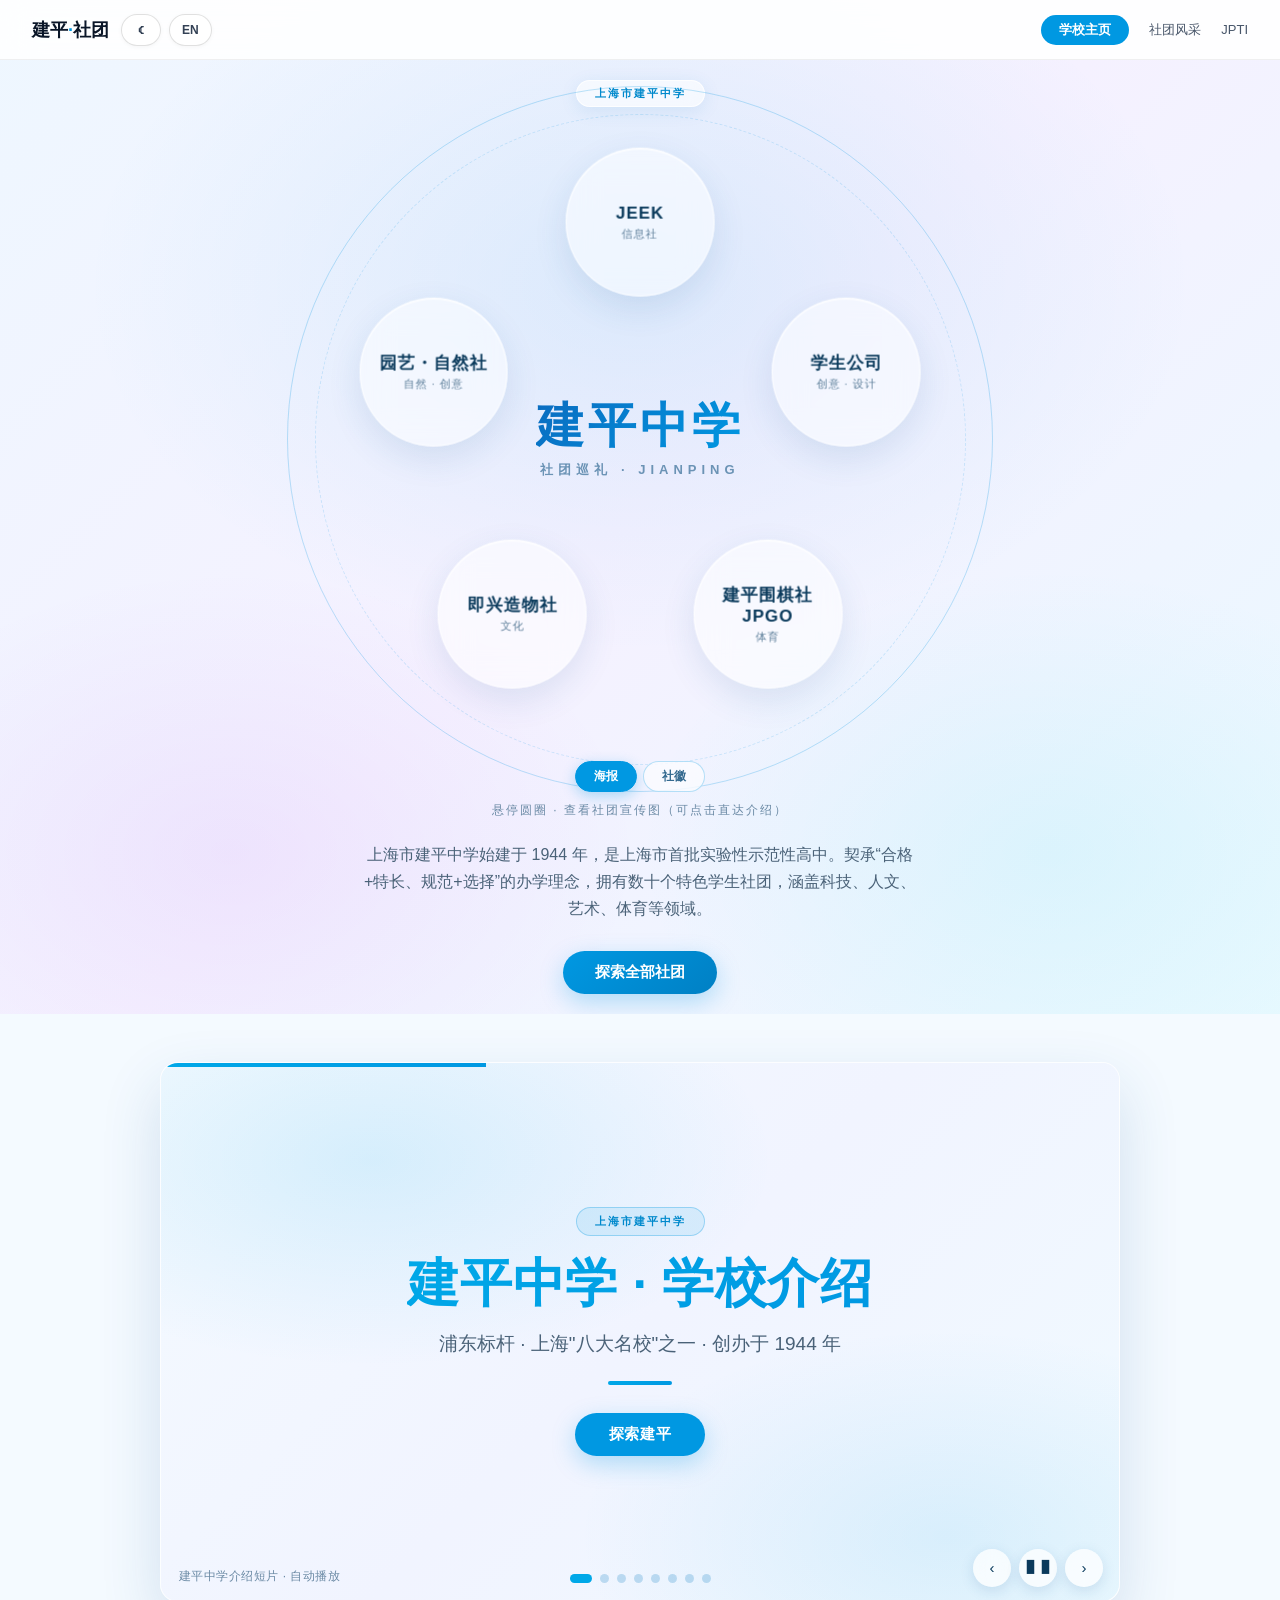
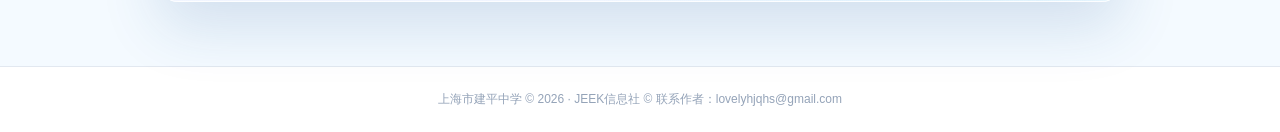
==== commit 05c1a30d: "更新首页与共享脚本" ====
--- a/index.html
+++ b/index.html
@@ -149,7 +149,7 @@
 </div>
 <div class="preview-source-toggle">
   <button class="vt-btn active" data-src="poster" type="button" data-i18n="index.poster">海报</button>
-  <button class="vt-btn" data-src="badge" type="button" data-i18n="index.badge">社徽</button>
+  <button class="vt-btn" data-src="badge" type="button" data-i18n="index.badgeArt">社徽</button>
 </div>
 <div class="mobile-clubs">
   <div class="mc-strip" id="mcStrip">
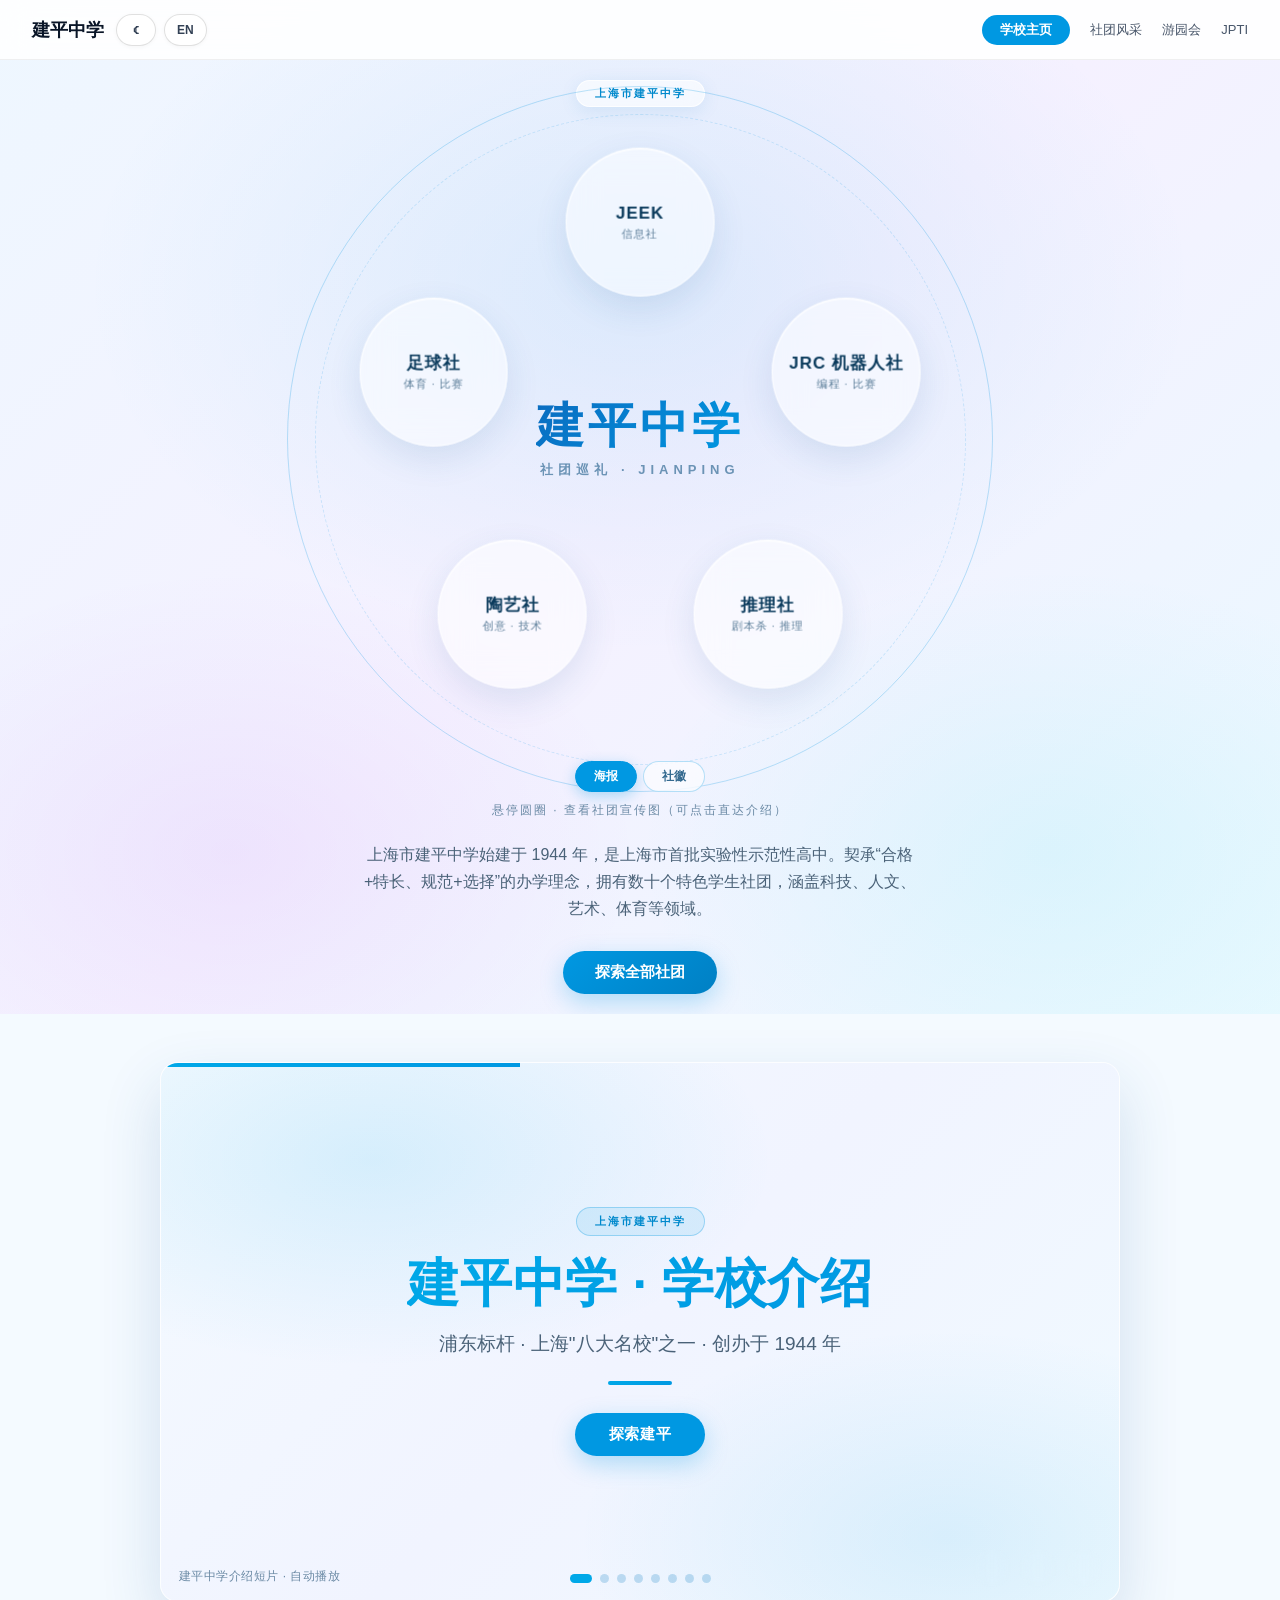
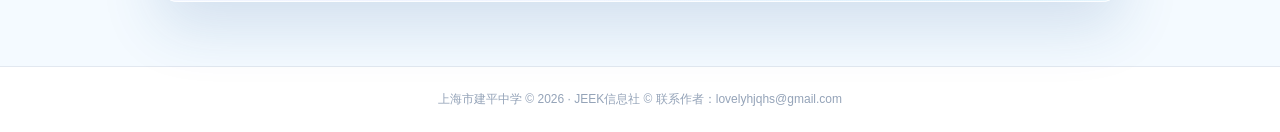
==== commit 4f1eb250: "新增 930 游园会页面，重写 README" ====
--- a/index.html
+++ b/index.html
@@ -124,11 +124,11 @@
 <body>
 <nav>
 <div class="nav-left">
-<a class="nav-logo" href="index.html">建平<span>·</span>社团</a>
+<a class="nav-logo" href="index.html">建平中学</a>
 <div class="site-controls"><button class="site-control" id="siteThemeBtn" type="button" title="切换日间/夜间模式">☾</button><button class="site-control" id="siteLangBtn" type="button">EN</button></div>
 </div>
 <div class="nav-right">
-<div class="nav-links"><a href="index.html" class="btn-nav" data-i18n="nav.home">学校主页</a><a href="club.html" data-i18n="nav.club">社团风采</a><a href="jpti.html">JPTI</a></div>
+<div class="nav-links"><a href="index.html" class="btn-nav" data-i18n="nav.home">学校主页</a><a href="club.html" data-i18n="nav.club">社团风采</a><a href="yyh.html" data-i18n="nav.yyh">游园会</a><a href="jpti.html">JPTI</a></div>
 </div>
 </nav>
 <section class="hero">
--- a/site-tools.css
+++ b/site-tools.css
@@ -423,6 +423,68 @@
 
 html.dark .modal-picture img{
   border-color:rgba(255,255,255,.1);
+}
+
+/* Garden party dark */
+html.dark .yyh-search,
+html.dark .yyh-select{
+  background:#101d2d;
+  border-color:rgba(255,255,255,.14);
+  color:#eef5fb;
+  box-shadow:none;
+}
+
+html.dark .yyh-search:focus{
+  border-color:#0098e2;
+  box-shadow:0 0 0 3px rgba(76,200,255,.14);
+}
+
+html.dark .yyh-count,
+html.dark .yyh-note,
+html.dark .yyh-grade-sub,
+html.dark .no-results{
+  color:#8fa2b6;
+}
+
+html.dark .yyh-chip-btn{
+  background:rgba(255,255,255,.05);
+  border-color:rgba(255,255,255,.16);
+  color:#d7e4f0;
+  box-shadow:none;
+}
+
+html.dark .yyh-chip-btn:hover{
+  border-color:#0098e2;
+  color:#7dd3ff;
+}
+
+html.dark .yyh-chip-btn.active{
+  background:#0098e2;
+  border-color:#0098e2;
+  color:#fff;
+}
+
+html.dark .yyh-tag{
+  background:rgba(76,200,255,.12);
+  color:#7dd3ff;
+}
+
+html.dark .yyh-grade-title,
+html.dark .club-page .yyh-grade-title{
+  color:#fff;
+}
+
+html.dark .yyh-grade-head{
+  border-left-color:#0098e2;
+}
+
+html.dark .modal-picture img{
+  background:#0d1a29;
+  border-color:rgba(255,255,255,.1);
+}
+
+html.dark .modal-scroll::-webkit-scrollbar-thumb{
+  background:rgba(255,255,255,.18);
 }
 
 /* JPTI dark */
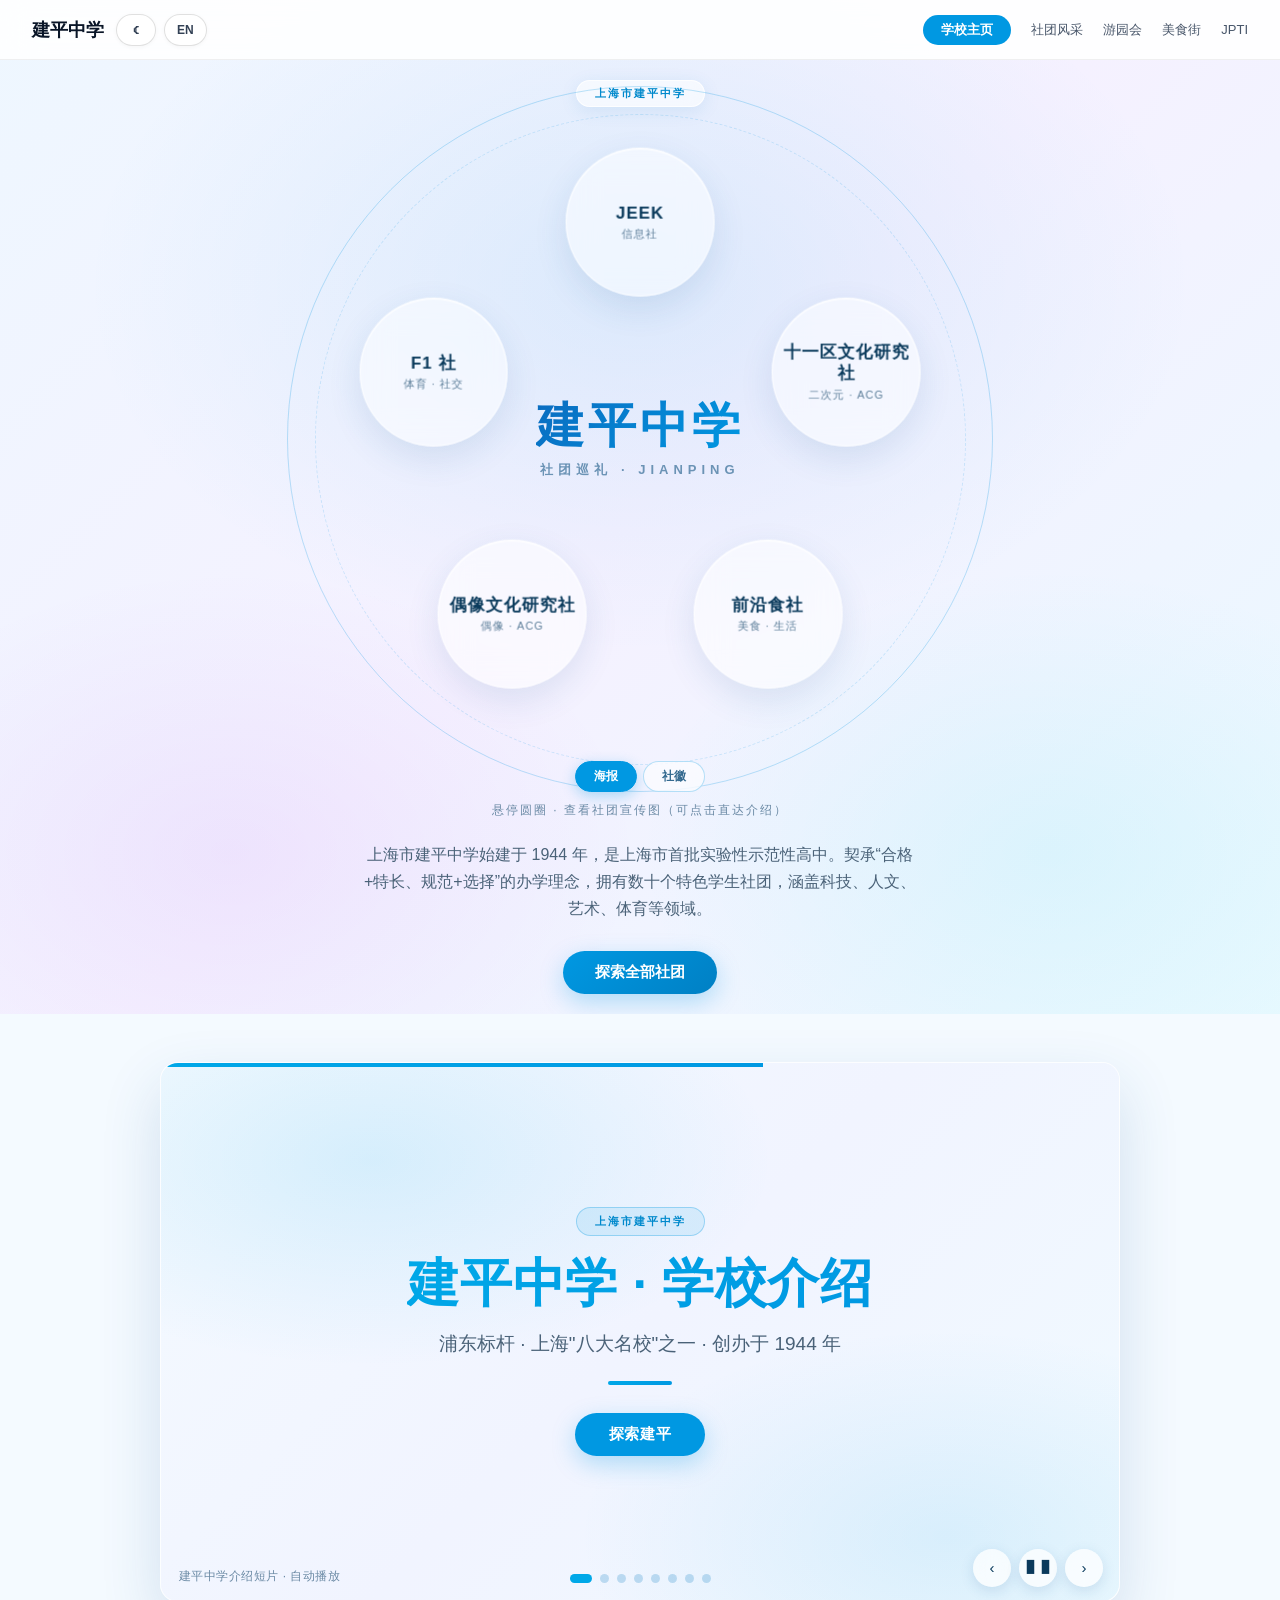
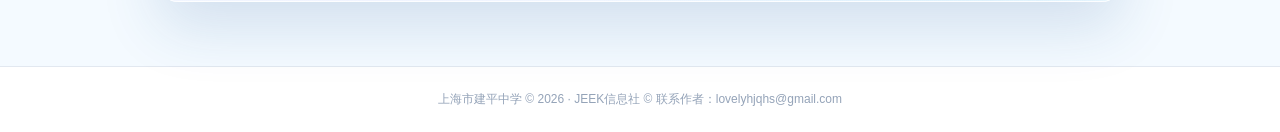
==== commit 99bf6681: "新增美食街页面并更新导航" ====
--- a/index.html
+++ b/index.html
@@ -128,7 +128,7 @@
 <div class="site-controls"><button class="site-control" id="siteThemeBtn" type="button" title="切换日间/夜间模式">☾</button><button class="site-control" id="siteLangBtn" type="button">EN</button></div>
 </div>
 <div class="nav-right">
-<div class="nav-links"><a href="index.html" class="btn-nav" data-i18n="nav.home">学校主页</a><a href="club.html" data-i18n="nav.club">社团风采</a><a href="yyh.html" data-i18n="nav.yyh">游园会</a><a href="jpti.html">JPTI</a></div>
+<div class="nav-links"><a href="index.html" class="btn-nav" data-i18n="nav.home">学校主页</a><a href="club.html" data-i18n="nav.club">社团风采</a><a href="yyh.html" data-i18n="nav.yyh">游园会</a><a href="msj.html" data-i18n="nav.msj">美食街</a><a href="jpti.html">JPTI</a></div>
 </div>
 </nav>
 <section class="hero">
--- a/site-tools.css
+++ b/site-tools.css
@@ -467,6 +467,20 @@
 html.dark .yyh-tag{
   background:rgba(76,200,255,.12);
   color:#7dd3ff;
+}
+
+html.dark .yyh-cross-link,
+html.dark .yyh-modal-link{
+  background:rgba(76,200,255,.10);
+  border-color:rgba(76,200,255,.4);
+  color:#7dd3ff;
+}
+
+html.dark .yyh-cross-link:hover,
+html.dark .yyh-modal-link:hover{
+  background:#0098e2;
+  border-color:#0098e2;
+  color:#fff;
 }
 
 html.dark .yyh-grade-title,
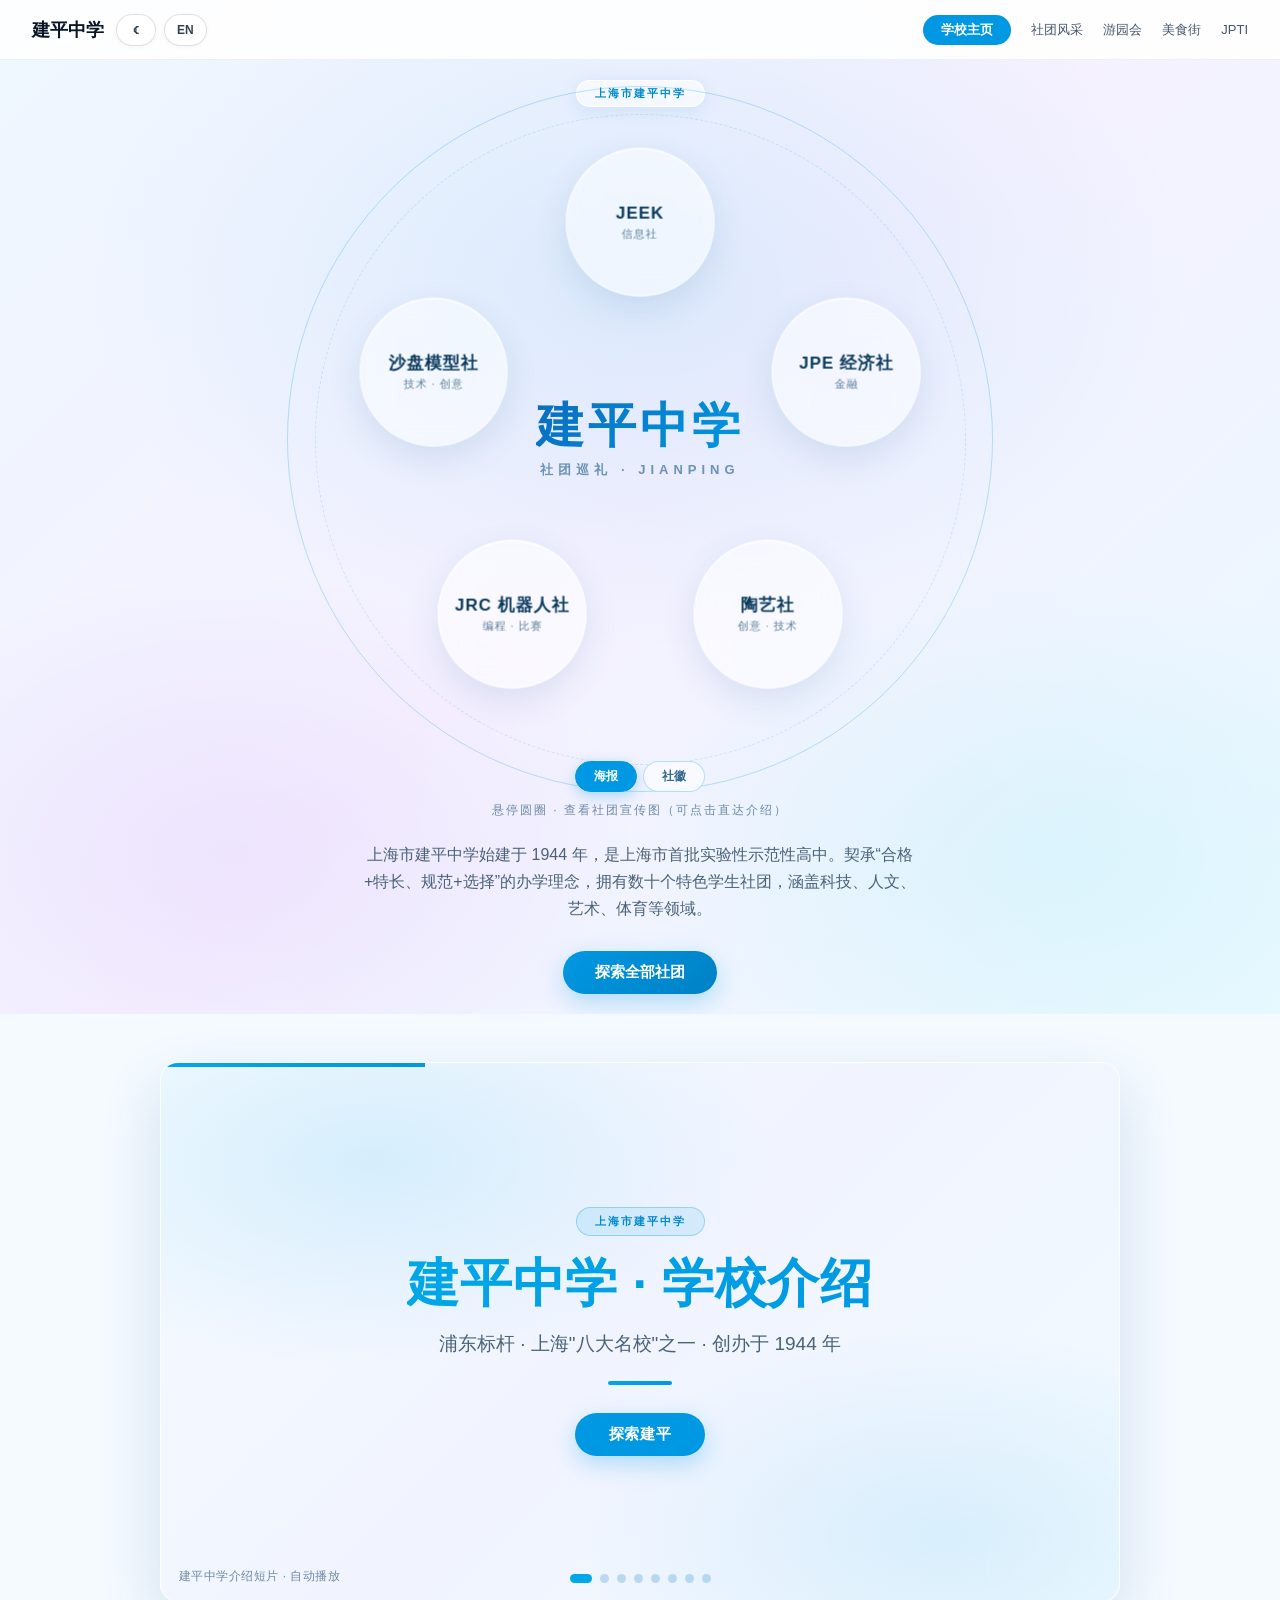
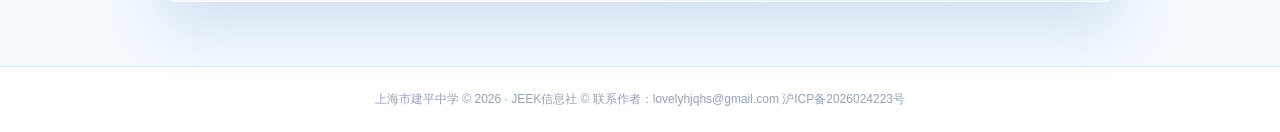
==== commit 25748c54: "Update index.html 加入备案号" ====
--- a/index.html
+++ b/index.html
@@ -272,7 +272,7 @@
     </div>
   </div>
 </div>
-<footer>上海市建平中学 © 2026 · JEEK信息社  ©  联系作者：lovelyhjqhs@gmail.com</footer>
+<footer>上海市建平中学 © 2026 · JEEK信息社  ©  联系作者：lovelyhjqhs@gmail.com  沪ICP备2026024223号 </footer>
 <script src="site-tools.js"></script>
 <script>
 function build(){
--- a/site-tools.css
+++ b/site-tools.css
@@ -499,6 +499,81 @@
 
 html.dark .modal-scroll::-webkit-scrollbar-thumb{
   background:rgba(255,255,255,.18);
+}
+
+/* JPTI dark */
+html.dark .map-card,
+html.dark .stall-card{
+  background:#101d2d;
+  border-color:rgba(255,255,255,.1);
+  box-shadow:0 14px 40px rgba(0,0,0,.22);
+}
+
+html.dark .stall-card:hover{
+  border-color:#0098e2;
+  box-shadow:0 16px 36px rgba(0,0,0,.3);
+}
+
+html.dark .block-head h2,
+html.dark .stall-name{
+  color:#fff;
+}
+
+html.dark .block-sub,
+html.dark .stall-items,
+html.dark .map-legend{
+  color:#8fa2b6;
+}
+
+html.dark .stall-empty{
+  color:#6f8399;
+}
+
+html.dark .chip-btn{
+  background:rgba(255,255,255,.05);
+  border-color:rgba(255,255,255,.16);
+  color:#d7e4f0;
+}
+
+html.dark .chip-btn:hover{
+  border-color:#0098e2;
+  color:#7dd3ff;
+}
+
+html.dark .chip-btn.active{
+  background:#0098e2;
+  border-color:#0098e2;
+  color:#fff;
+  box-shadow:none;
+}
+
+html.dark .stall-no{
+  background:rgba(76,200,255,.14);
+  color:#7dd3ff;
+}
+
+html.dark .stall-card.nopower .stall-no{
+  background:rgba(245,158,11,.16);
+  color:#fbbf24;
+}
+
+html.dark .stall-zone{
+  color:#7dd3ff;
+  background:rgba(76,200,255,.14);
+}
+
+html.dark .stall-card.nopower .stall-zone{
+  color:#fbbf24;
+  background:rgba(245,158,11,.16);
+}
+
+html.dark .dot{
+  background:#101d2d;
+}
+
+html.dark .pending-note{
+  background:rgba(76,200,255,.08);
+  color:#a9cfe8;
 }
 
 /* JPTI dark */
